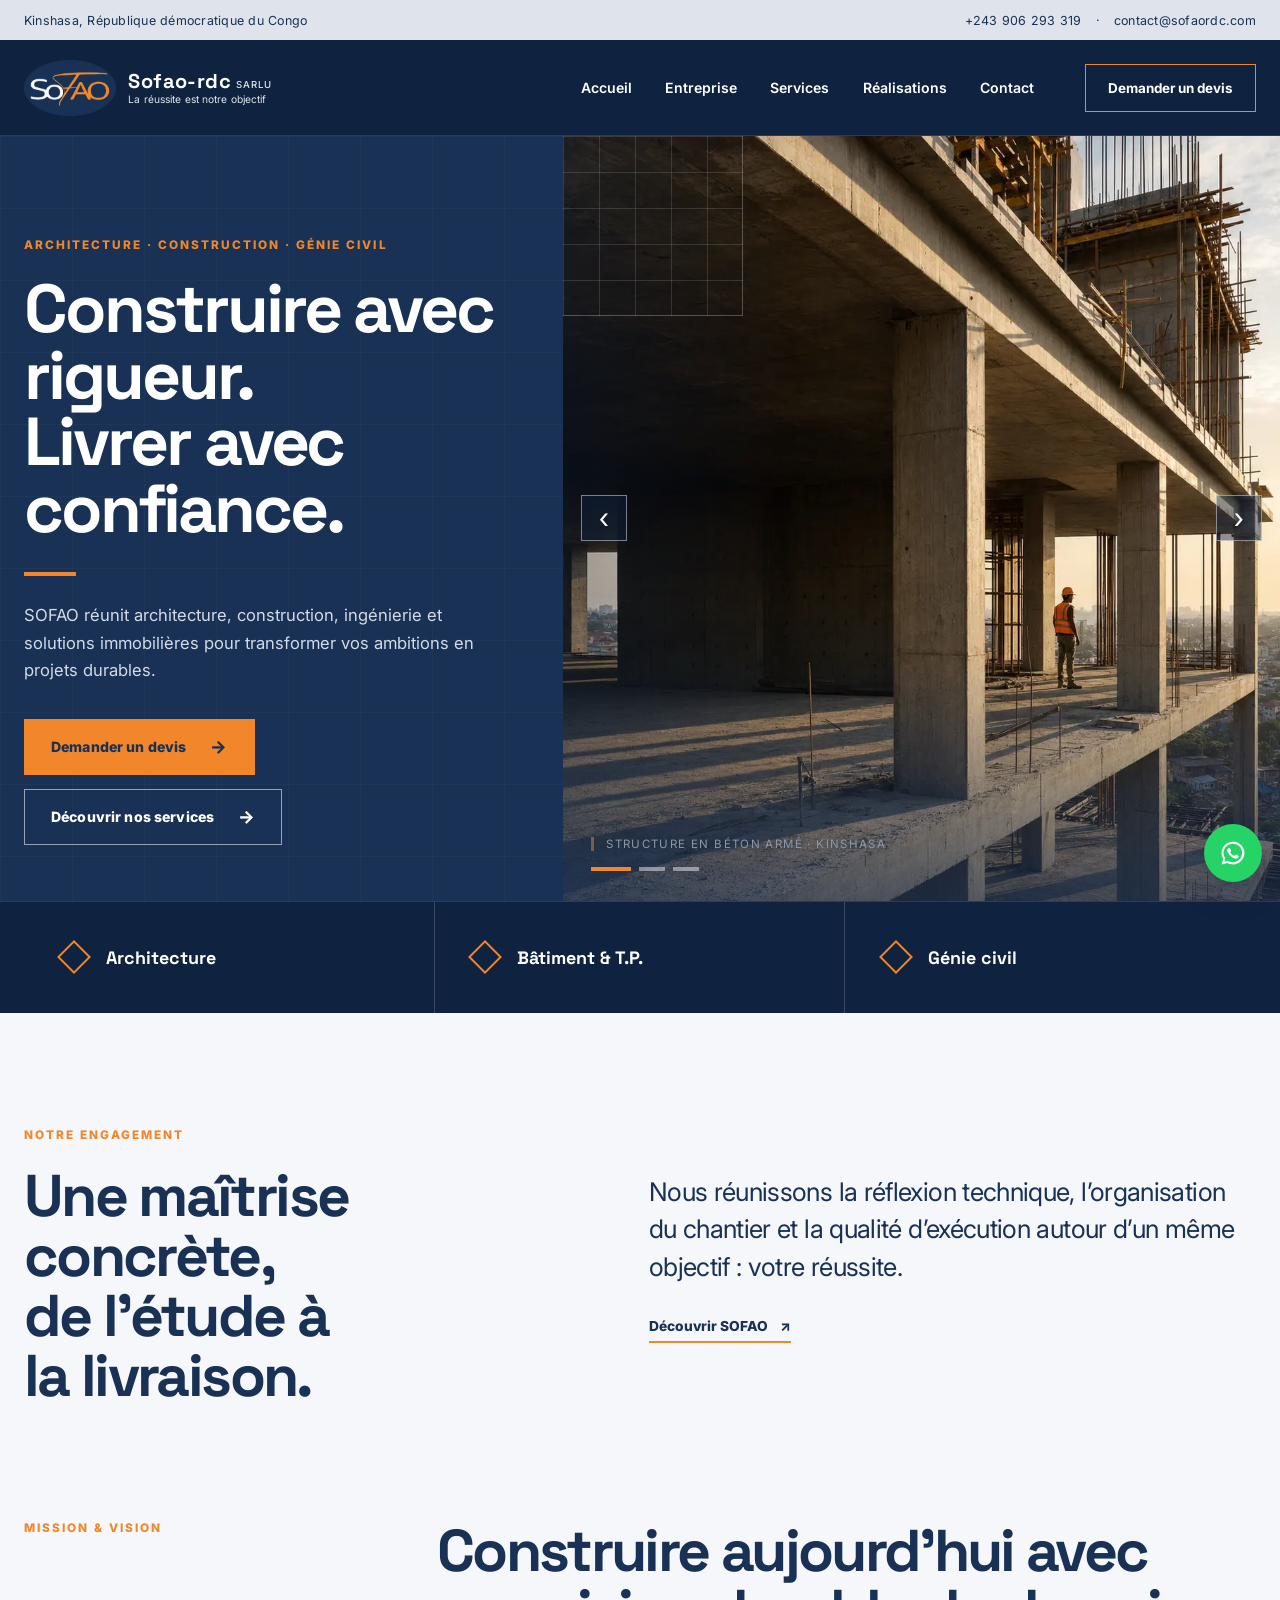
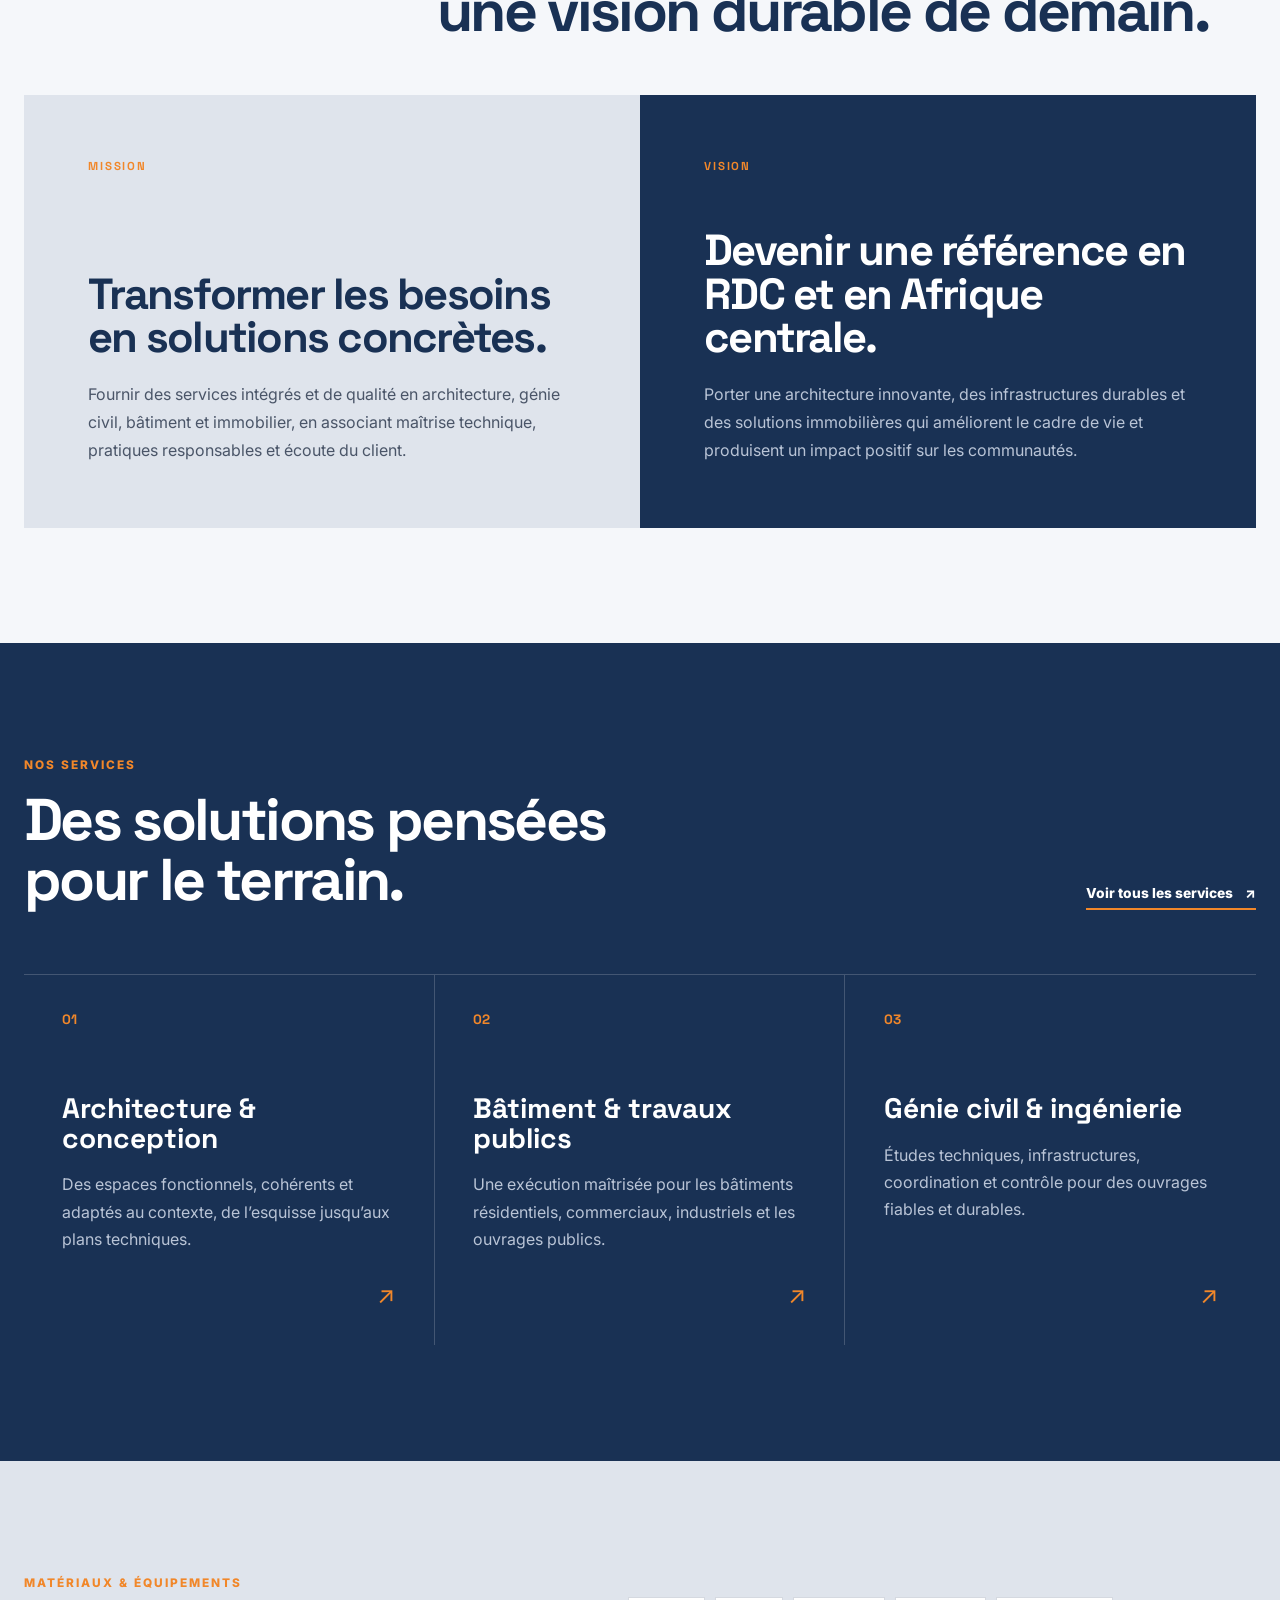
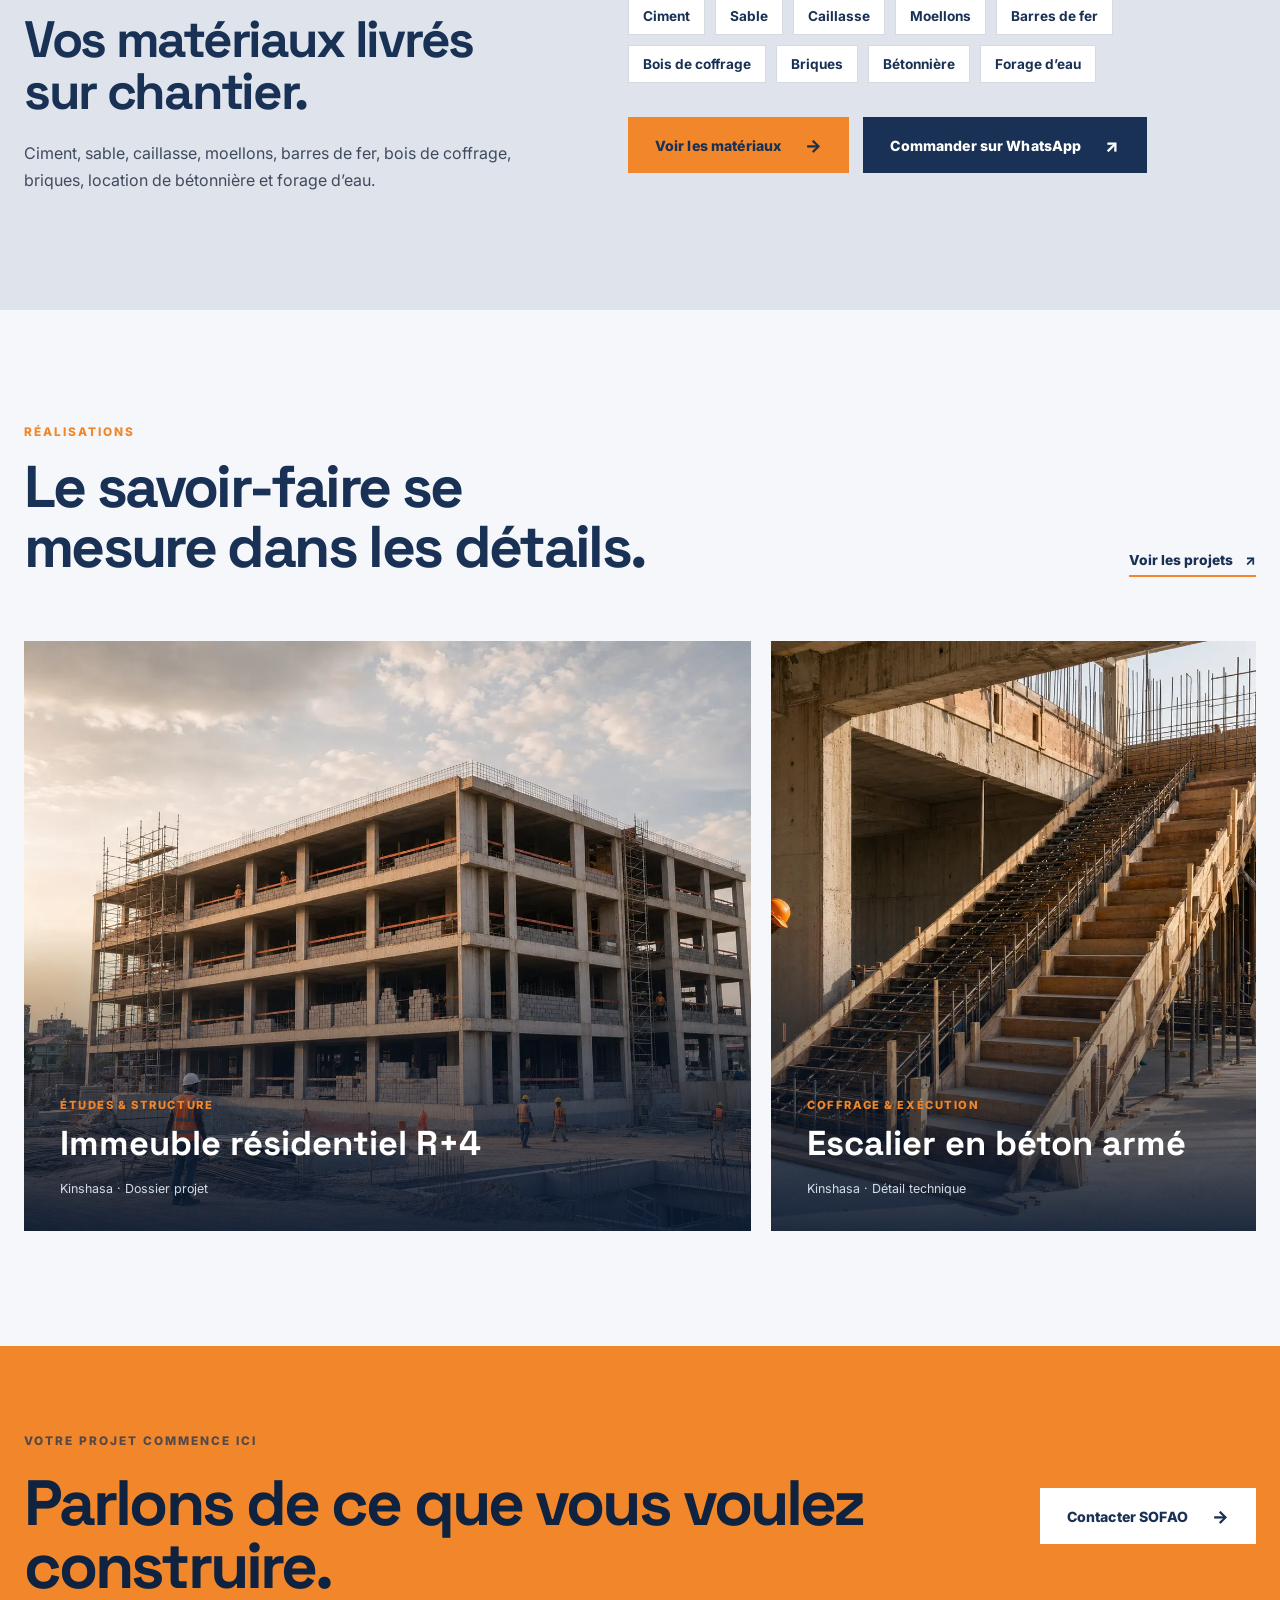
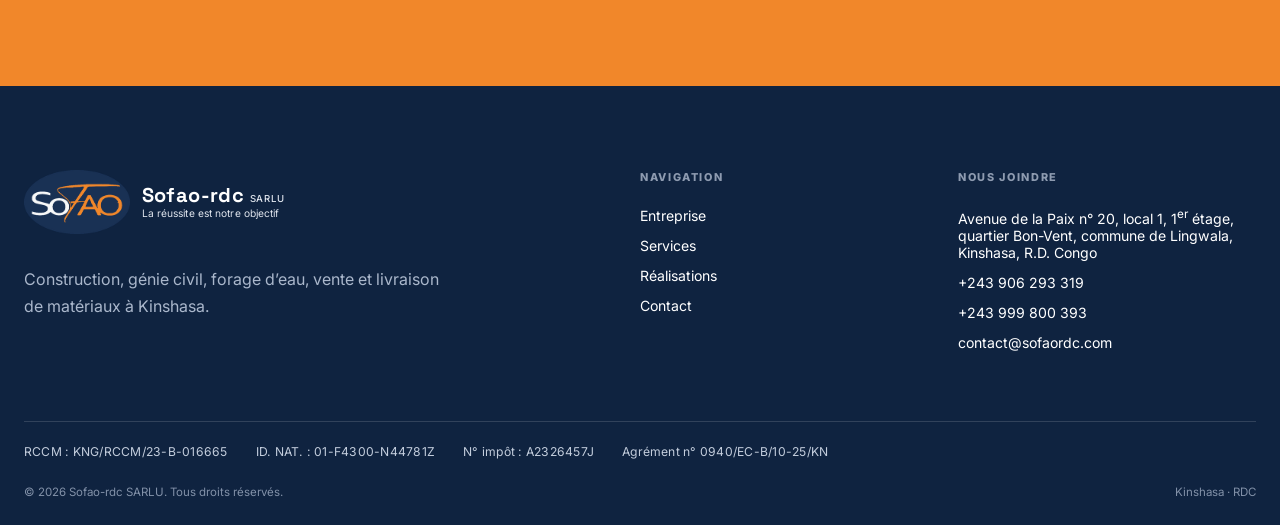
==== index.html @ 82789ef7 "Site Sofao-rdc SARLU : version initiale Pages accueil, entreprise, services, réalisations et contact" ====
<!doctype html>
<html lang="fr">
<head>
  <meta charset="utf-8">
  <meta name="viewport" content="width=device-width, initial-scale=1">
  <title>Architecture, construction et génie civil | Sofao-rdc SARLU</title>
  <meta name="description" content="Sofao-rdc SARLU accompagne vos projets d’architecture, de construction, de génie civil, d’immobilier et de gestion de chantier à Kinshasa.">
  <link rel="canonical" href="https://www.sofaordc.com/">
  <meta property="og:title" content="Architecture, construction et génie civil | Sofao-rdc SARLU">
  <meta property="og:description" content="Sofao-rdc SARLU accompagne vos projets d’architecture, de construction, de génie civil, d’immobilier et de gestion de chantier à Kinshasa.">
  <meta property="og:type" content="website">
  <meta property="og:locale" content="fr_CD">
  <link rel="icon" type="image/png" href="/favicon.png">
  <link rel="apple-touch-icon" href="/apple-touch-icon.png">
  <meta name="theme-color" content="#193154">
  <link rel="preconnect" href="https://fonts.googleapis.com">
  <link rel="preconnect" href="https://fonts.gstatic.com" crossorigin>
  <link href="https://fonts.googleapis.com/css2?family=Inter:wght@400;500;600;700;800&family=Space+Grotesk:wght@600;700&display=swap" rel="stylesheet">
  <link rel="stylesheet" href="/assets/styles.css">
  <script src="/assets/site.js" defer></script>
  <script type="application/ld+json">{"@context":"https://schema.org","@type":"GeneralContractor","name":"Sofao-rdc SARLU","url":"https://www.sofaordc.com/","logo":"https://www.sofaordc.com/images/logo-sofao.png","image":"https://www.sofaordc.com/images/hero-construction.webp","telephone":["+243999800393","+243906293319"],"taxID":"A2326457J","email":"contact@sofaordc.com","address":{"@type":"PostalAddress","streetAddress":"Avenue de la Paix n° 20, local 1, 1er étage, quartier Bon-Vent","addressLocality":"Lingwala, Kinshasa","addressCountry":"CD"},"areaServed":"République démocratique du Congo"}</script>
</head>
<body>
  <a class="skip-link" href="#contenu">Aller au contenu</a>
  <header class="site-header">
    <div class="contact-bar"><div class="contact-bar-inner">
      <span>Kinshasa, République démocratique du Congo</span>
      <div><a href="tel:+243906293319">+243 906 293 319</a><span aria-hidden="true">·</span><a href="mailto:contact@sofaordc.com">contact@sofaordc.com</a></div>
    </div></div>
    <div class="nav-shell">
      
  <a class="brand" href="/" aria-label="Sofao-rdc SARLU — Accueil">
    <img class="brand-logo" src="/images/logo-sofao.png" alt="Logo Sofao" width="92" height="56">
    <span class="brand-type"><strong>Sofao-rdc <small>SARLU</small></strong><em>La réussite est notre objectif</em></span>
  </a>
      <nav class="desktop-nav" aria-label="Navigation principale"><a href="/">Accueil</a><a href="/entreprise/">Entreprise</a><a href="/services/">Services</a><a href="/realisations/">Réalisations</a><a href="/contact/">Contact</a></nav>
      <a class="header-cta" href="/contact/">Demander un devis</a>
      <details class="mobile-menu"><summary aria-label="Ouvrir le menu"><span></span><span></span><span></span></summary><nav aria-label="Navigation mobile"><a href="/">Accueil</a><a href="/entreprise/">Entreprise</a><a href="/services/">Services</a><a href="/realisations/">Réalisations</a><a href="/contact/">Contact</a></nav></details>
    </div>
  </header>
<main id="contenu">
  <section class="hero">
    <div class="hero-copy reveal">
      <p class="eyebrow">Architecture · Construction · Génie civil</p>
      <h1>Construire avec rigueur.<br>Livrer avec confiance.</h1>
      <span class="accent-rule" aria-hidden="true"></span>
      <p class="hero-lead">SOFAO réunit architecture, construction, ingénierie et solutions immobilières pour transformer vos ambitions en projets durables.</p>
      <div class="button-row"><a class="button button-primary" href="/contact/">Demander un devis <span aria-hidden="true">→</span></a><a class="button button-secondary" href="/services/">Découvrir nos services <span aria-hidden="true">→</span></a></div>
    </div>
    <div class="hero-visual hero-slider" aria-roledescription="carrousel" aria-label="Photos de nos chantiers">
      <!-- DIAPORAMA : pour ajouter une photo, copier une ligne <figure> et changer l'image et la légende -->
      <figure class="slide is-active" style="background-image:url('/images/chantiers/chantier-1.webp')"><figcaption>Structure en béton armé · Kinshasa</figcaption></figure>
      <figure class="slide" style="background-image:url('/images/chantiers/chantier-2.webp')"><figcaption>Immeuble R+4 · Kinshasa</figcaption></figure>
      <figure class="slide" style="background-image:url('/images/chantiers/chantier-3.webp')"><figcaption>Coffrage d’escalier · Kinshasa</figcaption></figure>
      <div class="hero-grid" aria-hidden="true"></div>
      <button class="slider-arrow prev" type="button" aria-label="Photo précédente">‹</button>
      <button class="slider-arrow next" type="button" aria-label="Photo suivante">›</button>
      <div class="slider-dots" role="tablist" aria-label="Choisir une photo"></div>
    </div>
    <div class="expertise-strip"><span>Architecture</span><span>Bâtiment &amp; T.P.</span><span>Génie civil</span></div>
  </section>
  <section class="section intro-section">
    <div class="section-heading"><p class="eyebrow">Notre engagement</p><h2>Une maîtrise concrète, de l’étude à la livraison.</h2></div>
    <div class="intro-copy"><p class="large-copy">Nous réunissons la réflexion technique, l’organisation du chantier et la qualité d’exécution autour d’un même objectif : votre réussite.</p><a class="text-link" href="/entreprise/">Découvrir SOFAO <span aria-hidden="true">↗</span></a></div>
  </section>
  <section class="section identity-section">
    <div class="identity-intro"><p class="eyebrow">Mission &amp; vision</p><h2>Construire aujourd’hui avec une vision durable de demain.</h2></div>
    <div class="identity-grid">
      <article class="identity-card"><span>Mission</span><h3>Transformer les besoins en solutions concrètes.</h3><p>Fournir des services intégrés et de qualité en architecture, génie civil, bâtiment et immobilier, en associant maîtrise technique, pratiques responsables et écoute du client.</p></article>
      <article class="identity-card identity-card-dark"><span>Vision</span><h3>Devenir une référence en RDC et en Afrique centrale.</h3><p>Porter une architecture innovante, des infrastructures durables et des solutions immobilières qui améliorent le cadre de vie et produisent un impact positif sur les communautés.</p></article>
    </div>
  </section>
  <section class="section section-dark">
    <div class="section-topline"><div><p class="eyebrow">Nos services</p><h2>Des solutions pensées pour le terrain.</h2></div><a class="text-link light" href="/services/">Voir tous les services <span aria-hidden="true">↗</span></a></div>
    <div class="service-grid">
      <article class="service-card"><span class="card-number">01</span><h3>Architecture &amp; conception</h3><p>Des espaces fonctionnels, cohérents et adaptés au contexte, de l’esquisse jusqu’aux plans techniques.</p><a href="/services/" aria-label="En savoir plus sur l’architecture"><span>↗</span></a></article>
      <article class="service-card"><span class="card-number">02</span><h3>Bâtiment &amp; travaux publics</h3><p>Une exécution maîtrisée pour les bâtiments résidentiels, commerciaux, industriels et les ouvrages publics.</p><a href="/services/" aria-label="En savoir plus sur les travaux publics"><span>↗</span></a></article>
      <article class="service-card"><span class="card-number">03</span><h3>Génie civil &amp; ingénierie</h3><p>Études techniques, infrastructures, coordination et contrôle pour des ouvrages fiables et durables.</p><a href="/services/" aria-label="En savoir plus sur le génie civil"><span>↗</span></a></article>
    </div>
  </section>
  <section class="section materials-band"><div class="materials-band-copy"><p class="eyebrow">Matériaux &amp; équipements</p><h2>Vos matériaux livrés sur chantier.</h2><p>Ciment, sable, caillasse, moellons, barres de fer, bois de coffrage, briques, location de bétonnière et forage d’eau.</p></div><div class="materials-band-actions"><ul class="chip-list"><li>Ciment</li><li>Sable</li><li>Caillasse</li><li>Moellons</li><li>Barres de fer</li><li>Bois de coffrage</li><li>Briques</li><li>Bétonnière</li><li>Forage d’eau</li></ul><div class="button-row"><a class="button button-primary" href="/services/#materiaux">Voir les matériaux <span aria-hidden="true">→</span></a><a class="button button-dark" href="https://wa.me/243906293319?text=Bonjour%20Sofao-rdc%2C%20je%20souhaite%20un%20devis%20pour%20des%20mat%C3%A9riaux%20livr%C3%A9s%20sur%20chantier." target="_blank" rel="noreferrer">Commander sur WhatsApp <span aria-hidden="true">↗</span></a></div></div></section>
  <section class="section projects-section">
    <div class="section-topline"><div><p class="eyebrow">Réalisations</p><h2>Le savoir-faire se mesure dans les détails.</h2></div><a class="text-link" href="/realisations/">Voir les projets <span aria-hidden="true">↗</span></a></div>
    <div class="project-feature-grid">
      <a class="project-feature project-r4" href="/realisations/"><div class="project-overlay"><p>Études &amp; structure</p><h3>Immeuble résidentiel R+4</h3><span>Kinshasa · Dossier projet</span></div></a>
      <a class="project-feature project-stair" href="/realisations/"><div class="project-overlay"><p>Coffrage &amp; exécution</p><h3>Escalier en béton armé</h3><span>Kinshasa · Détail technique</span></div></a>
    </div>
  </section>
  <section class="cta-band"><div><p class="eyebrow">Votre projet commence ici</p><h2>Parlons de ce que vous voulez construire.</h2></div><a class="button button-light" href="/contact/">Contacter SOFAO <span>→</span></a></section>
</main>
  <footer class="site-footer">
    <div class="footer-grid">
      <div>
  <a class="brand" href="/" aria-label="Sofao-rdc SARLU — Accueil">
    <img class="brand-logo" src="/images/logo-sofao.png" alt="Logo Sofao" width="92" height="56">
    <span class="brand-type"><strong>Sofao-rdc <small>SARLU</small></strong><em>La réussite est notre objectif</em></span>
  </a><p class="footer-intro">Construction, génie civil, forage d’eau, vente et livraison de matériaux à Kinshasa.</p></div>
      <div><p class="footer-title">Navigation</p><a href="/entreprise/">Entreprise</a><a href="/services/">Services</a><a href="/realisations/">Réalisations</a><a href="/contact/">Contact</a></div>
      <div><p class="footer-title">Nous joindre</p><span>Avenue de la Paix n° 20, local 1, 1<sup>er</sup> étage, quartier Bon-Vent, commune de Lingwala, Kinshasa, R.D. Congo</span><a href="tel:+243906293319">+243 906 293 319</a><a href="tel:+243999800393">+243 999 800 393</a><a href="mailto:contact@sofaordc.com">contact@sofaordc.com</a></div>
    </div>
    <div class="footer-legal"><span>RCCM : KNG/RCCM/23-B-016665</span><span>ID. NAT. : 01-F4300-N44781Z</span><span>N° impôt : A2326457J</span><span>Agrément n° 0940/EC-B/10-25/KN</span></div>
    <div class="footer-bottom"><span>© 2026 Sofao-rdc SARLU. Tous droits réservés.</span><span>Kinshasa · RDC</span></div>
  </footer>
  <a class="wa-float" href="https://wa.me/243906293319" target="_blank" rel="noreferrer" aria-label="Écrire sur WhatsApp"><svg viewBox="0 0 32 32" width="28" height="28" aria-hidden="true"><path fill="currentColor" d="M16 3a13 13 0 0 0-11.2 19.6L3 29l6.6-1.7A13 13 0 1 0 16 3zm0 23.6c-2 0-3.9-.5-5.6-1.5l-.4-.2-3.9 1 1-3.8-.3-.4A10.6 10.6 0 1 1 16 26.6zm5.8-7.9c-.3-.2-1.9-.9-2.2-1s-.5-.2-.7.2-.8 1-1 1.2-.4.2-.7.1a8.7 8.7 0 0 1-4.3-3.8c-.3-.6.3-.5.9-1.7.1-.2 0-.4 0-.5l-1-2.4c-.3-.6-.5-.5-.7-.5h-.6a1.2 1.2 0 0 0-.9.4 3.6 3.6 0 0 0-1.1 2.7 6.3 6.3 0 0 0 1.3 3.3 14.3 14.3 0 0 0 5.5 4.9c2 .9 2.8 1 3.8.8a3.2 3.2 0 0 0 2.1-1.5 2.6 2.6 0 0 0 .2-1.5c-.1-.1-.3-.2-.6-.3z"/></svg></a>
</body>
</html>
---- assets/styles.css ----
:root {
  --font-body: "Inter";
  --font-display: "Space Grotesk";
  --ink: #193154;
  --ink-deep: #0f2340;
  --graphite: #24416b;
  --concrete: #dfe4ec;
  --paper: #f5f7fa;
  --white: #ffffff;
  --orange: #f1872a;
  --stone: #8e9bb0;
  --line: rgba(25, 49, 84, 0.15);
}

* {
  box-sizing: border-box;
}

html {
  scroll-behavior: smooth;
}

body {
  margin: 0;
  background: var(--paper);
  color: var(--ink);
  font-family: var(--font-body), Arial, sans-serif;
  -webkit-font-smoothing: antialiased;
}

a {
  color: inherit;
  text-decoration: none;
}

button,
input,
select,
textarea {
  font: inherit;
}

.skip-link {
  position: fixed;
  left: 20px;
  top: -60px;
  z-index: 1000;
  background: var(--orange);
  color: var(--ink);
  padding: 12px 18px;
  font-weight: 700;
  transition: top 160ms ease;
}

.skip-link:focus {
  top: 12px;
}

.contact-bar {
  min-height: 40px;
  background: var(--concrete);
  color: var(--ink);
  font-size: 0.78rem;
  letter-spacing: 0.02em;
}

.contact-bar-inner {
  min-height: 40px;
  width: min(100% - 48px, 1400px);
  margin: 0 auto;
  display: flex;
  align-items: center;
  justify-content: space-between;
  gap: 24px;
}

.contact-bar-inner div {
  display: flex;
  gap: 14px;
  align-items: center;
}

.contact-bar a:hover {
  color: #9f3800;
}

.nav-shell {
  height: 96px;
  background: var(--ink-deep);
  color: var(--white);
  padding: 0 max(24px, calc((100vw - 1400px) / 2));
  display: grid;
  grid-template-columns: minmax(240px, 1fr) auto auto;
  align-items: center;
  gap: clamp(24px, 4vw, 64px);
  border-bottom: 1px solid rgba(255, 255, 255, 0.11);
}

.brand {
  display: inline-flex;
  align-items: center;
  gap: 12px;
  width: max-content;
}

.brand-mark {
  width: 44px;
  height: 52px;
  display: grid;
  place-items: center;
  border-left: 4px solid var(--orange);
  color: var(--white);
  font-family: var(--font-display), Arial, sans-serif;
  font-size: 2rem;
  font-weight: 800;
  line-height: 1;
  transform: skew(-5deg);
}

.brand-type {
  display: grid;
  gap: 2px;
}

.brand-type strong {
  font-family: var(--font-display), Arial, sans-serif;
  font-size: 1.75rem;
  line-height: 1;
  letter-spacing: 0.04em;
}

.brand-type small {
  font-family: var(--font-body), Arial, sans-serif;
  font-size: 0.6rem;
  font-weight: 500;
  color: var(--concrete);
  letter-spacing: 0.1em;
}

.brand-type em {
  font-size: 0.64rem;
  font-style: normal;
  color: var(--concrete);
  letter-spacing: 0.01em;
}

.desktop-nav {
  display: flex;
  align-items: center;
  gap: clamp(22px, 2.6vw, 42px);
}

.desktop-nav a {
  position: relative;
  font-size: 0.88rem;
  font-weight: 600;
}

.desktop-nav a::after {
  content: "";
  position: absolute;
  left: 0;
  right: 100%;
  bottom: -10px;
  height: 2px;
  background: var(--orange);
  transition: right 180ms ease;
}

.desktop-nav a:hover::after,
.desktop-nav a:focus-visible::after {
  right: 0;
}

.header-cta {
  border: 1px solid var(--orange);
  min-height: 48px;
  display: inline-flex;
  align-items: center;
  justify-content: center;
  padding: 0 22px;
  font-size: 0.84rem;
  font-weight: 700;
  transition: background 180ms ease, color 180ms ease;
}

.header-cta:hover,
.header-cta:focus-visible {
  background: var(--orange);
  color: var(--ink);
}

.mobile-menu {
  display: none;
}

.hero {
  min-height: calc(100svh - 136px);
  background: var(--ink);
  color: var(--white);
  display: grid;
  grid-template-columns: minmax(420px, 0.88fr) 1.12fr;
  grid-template-rows: 1fr 112px;
}

.hero-copy {
  position: relative;
  z-index: 2;
  padding: clamp(68px, 8vw, 120px) clamp(40px, 5vw, 84px) 56px max(24px, calc((100vw - 1400px) / 2));
  background:
    linear-gradient(rgba(255,255,255,0.025) 1px, transparent 1px),
    linear-gradient(90deg, rgba(255,255,255,0.025) 1px, transparent 1px);
  background-size: 72px 72px;
}

.eyebrow {
  margin: 0 0 24px;
  color: var(--orange);
  font-size: 0.74rem;
  font-weight: 800;
  letter-spacing: 0.17em;
  text-transform: uppercase;
}

.hero h1,
.page-hero h1,
.section h2,
.cta-band h2,
.project-note h2,
.service-focus h2 {
  margin: 0;
  font-family: var(--font-display), Arial, sans-serif;
  letter-spacing: -0.045em;
}

.hero h1 {
  max-width: 760px;
  font-size: clamp(3.6rem, 5.3vw, 6.4rem);
  line-height: 0.98;
  text-wrap: balance;
}

.accent-rule {
  display: block;
  width: 52px;
  height: 4px;
  margin: 30px 0 26px;
  background: var(--orange);
}

.hero-lead {
  max-width: 660px;
  margin: 0;
  color: #d3dbe8;
  font-size: clamp(1rem, 1.3vw, 1.18rem);
  line-height: 1.65;
}

.button-row {
  display: flex;
  flex-wrap: wrap;
  gap: 14px;
  margin-top: 34px;
}

.button {
  min-height: 56px;
  padding: 0 26px;
  display: inline-flex;
  align-items: center;
  justify-content: center;
  gap: 24px;
  border: 1px solid transparent;
  font-size: 0.88rem;
  font-weight: 800;
  letter-spacing: 0.01em;
  cursor: pointer;
  transition: transform 180ms ease, background 180ms ease, border 180ms ease, color 180ms ease;
}

.button span {
  font-size: 1.1rem;
  transition: transform 180ms ease;
}

.button:hover,
.button:focus-visible {
  transform: translateY(-2px);
}

.button:hover span,
.button:focus-visible span {
  transform: translateX(5px);
}

.button-primary {
  background: var(--orange);
  color: var(--ink);
}

.button-primary:hover,
.button-primary:focus-visible {
  background: #f59a4a;
}

.button-secondary {
  border-color: rgba(255, 255, 255, 0.55);
  color: var(--white);
}

.button-secondary:hover,
.button-secondary:focus-visible {
  border-color: var(--white);
  background: var(--graphite);
}

.button-light {
  background: var(--white);
  color: var(--ink);
}

.button-light:hover,
.button-light:focus-visible {
  background: var(--ink);
  color: var(--white);
}

.hero-visual {
  position: relative;
  min-height: 620px;
  overflow: hidden;
  background: var(--ink-deep);
}

.hero-visual::after {
  content: "";
  position: absolute;
  z-index: 1;
  pointer-events: none;
  inset: 0;
  background: linear-gradient(180deg, transparent 68%, rgba(25, 49, 84, 0.66));
}

.hero-grid {
  position: absolute;
  z-index: 2;
  inset: 0 auto auto 0;
  width: 180px;
  height: 180px;
  border-right: 1px solid rgba(255,255,255,.26);
  border-bottom: 1px solid rgba(255,255,255,.26);
  background:
    linear-gradient(rgba(255,255,255,.13) 1px, transparent 1px),
    linear-gradient(90deg, rgba(255,255,255,.13) 1px, transparent 1px);
  background-size: 36px 36px;
}

.image-caption {
  position: absolute;
  z-index: 3;
  right: 28px;
  bottom: 26px;
  border-left: 3px solid var(--orange);
  padding-left: 12px;
  color: white;
  font-size: 0.68rem;
  letter-spacing: 0.13em;
  text-transform: uppercase;
}

.expertise-strip {
  grid-column: 1 / -1;
  display: grid;
  grid-template-columns: repeat(3, 1fr);
  min-height: 112px;
  background: var(--ink-deep);
  color: var(--white);
  border-top: 1px solid rgba(255,255,255,.12);
  padding: 0 max(24px, calc((100vw - 1400px) / 2));
}

.expertise-strip span {
  display: flex;
  align-items: center;
  gap: 20px;
  padding: 0 clamp(18px, 3vw, 52px);
  border-right: 1px solid rgba(255,255,255,.18);
  font-family: var(--font-display), Arial, sans-serif;
  font-size: clamp(1rem, 1.4vw, 1.25rem);
  font-weight: 700;
}

.expertise-strip span::before {
  content: "";
  width: 20px;
  height: 20px;
  border: 2px solid var(--orange);
  transform: rotate(45deg);
}

.expertise-strip span:last-child {
  border-right: 0;
}

.section {
  padding: clamp(84px, 9vw, 144px) max(24px, calc((100vw - 1400px) / 2));
}

.intro-section,
.split-story {
  display: grid;
  grid-template-columns: 0.9fr 1.1fr;
  gap: clamp(60px, 10vw, 160px);
  align-items: start;
}

.section-heading h2,
.section-topline h2,
.method-section h2,
.contact-details h2 {
  font-size: clamp(2.6rem, 4.6vw, 5.4rem);
  line-height: 1.02;
  text-wrap: balance;
}

.intro-copy,
.story-copy {
  padding-top: 45px;
}

.identity-section {
  padding-top: 0;
  background: var(--paper);
}

.identity-intro {
  display: grid;
  grid-template-columns: .55fr 1.45fr;
  gap: clamp(40px, 8vw, 120px);
  align-items: start;
  padding-bottom: 54px;
}

.identity-intro h2 {
  font-size: clamp(2.7rem, 4.6vw, 5.4rem);
  line-height: 1.02;
  text-wrap: balance;
}

.identity-grid,
.purpose-section {
  display: grid;
  grid-template-columns: repeat(2, 1fr);
}

.identity-card,
.purpose-card {
  min-height: 430px;
  padding: clamp(38px, 5vw, 76px);
  background: var(--concrete);
  display: flex;
  flex-direction: column;
  justify-content: flex-end;
}

.identity-card > span {
  margin-bottom: auto;
  color: var(--orange);
  font-family: var(--font-display), Arial, sans-serif;
  font-size: .72rem;
  font-weight: 800;
  letter-spacing: .16em;
  text-transform: uppercase;
}

.identity-card h3,
.purpose-card h2 {
  margin: 56px 0 20px;
  font-family: var(--font-display), Arial, sans-serif;
  font-size: clamp(2rem, 3.4vw, 4rem);
  line-height: 1;
  letter-spacing: -.04em;
}

.identity-card p,
.purpose-card > p:last-child {
  max-width: 650px;
  margin: 0;
  color: #4a5568;
  line-height: 1.75;
}

.identity-card-dark,
.purpose-vision {
  background: var(--ink);
  color: var(--white);
}

.identity-card-dark p,
.purpose-vision > p:last-child {
  color: #b9c4d6;
}

.purpose-section {
  padding-top: 0;
  padding-bottom: 0;
}

.purpose-card {
  min-height: 560px;
}

.purpose-card .eyebrow {
  margin-bottom: auto;
}

.large-copy {
  margin: 0 0 30px;
  font-size: clamp(1.35rem, 2vw, 2rem);
  line-height: 1.46;
  letter-spacing: -0.025em;
}

.story-copy > p:last-of-type {
  color: #4a5568;
  font-size: 1rem;
  line-height: 1.8;
}

.text-link {
  display: inline-flex;
  gap: 12px;
  padding-bottom: 7px;
  border-bottom: 2px solid var(--orange);
  font-size: 0.86rem;
  font-weight: 800;
}

.text-link span {
  transition: transform 180ms ease;
}

.text-link:hover span,
.text-link:focus-visible span {
  transform: translate(3px, -3px);
}

.text-link.light {
  color: var(--white);
}

.section-dark {
  background: var(--ink);
  color: var(--white);
}

.section-topline {
  display: flex;
  align-items: end;
  justify-content: space-between;
  gap: 40px;
  margin-bottom: 64px;
}

.section-topline .eyebrow {
  margin-bottom: 18px;
}

.section-topline h2 {
  max-width: 840px;
}

.service-grid {
  display: grid;
  grid-template-columns: repeat(3, 1fr);
  border-top: 1px solid rgba(255,255,255,.18);
}

.service-card {
  min-height: 370px;
  padding: 36px clamp(24px, 3vw, 44px);
  border-right: 1px solid rgba(255,255,255,.18);
  display: grid;
  grid-template-rows: auto auto 1fr auto;
  transition: background 200ms ease;
}

.service-card:last-child {
  border-right: 0;
}

.service-card:hover {
  background: var(--graphite);
}

.card-number,
.commitment-card > span,
.catalogue-heading > span {
  color: var(--orange);
  font-family: var(--font-display), Arial, sans-serif;
  font-size: 0.85rem;
  font-weight: 700;
}

.service-card h3 {
  margin: 66px 0 18px;
  font-family: var(--font-display), Arial, sans-serif;
  font-size: clamp(1.6rem, 2.2vw, 2.3rem);
  line-height: 1.05;
}

.service-card p {
  margin: 0;
  color: #b9c4d6;
  line-height: 1.7;
}

.service-card > a {
  justify-self: end;
  font-size: 1.5rem;
  color: var(--orange);
}

.projects-section {
  background: var(--paper);
}

.project-feature-grid {
  display: grid;
  grid-template-columns: 1.2fr 0.8fr;
  gap: 20px;
}

.project-feature {
  position: relative;
  min-height: 590px;
  overflow: hidden;
  background-size: cover;
  background-position: center;
}

.project-feature::before {
  content: "";
  position: absolute;
  inset: 0;
  background: linear-gradient(180deg, transparent 48%, rgba(9,26,51,.9));
  transition: background 200ms ease;
}

.project-feature:hover::before {
  background: linear-gradient(180deg, transparent 38%, rgba(9,26,51,.94));
}

.project-r4 {
  background-image: url("/images/project-r4.webp");
}

.project-stair {
  background-image: url("/images/project-escalier.webp");
}

.project-overlay {
  position: absolute;
  z-index: 2;
  left: 36px;
  right: 36px;
  bottom: 34px;
  color: var(--white);
}

.project-overlay p {
  margin: 0 0 9px;
  color: var(--orange);
  font-size: 0.7rem;
  font-weight: 800;
  letter-spacing: .14em;
  text-transform: uppercase;
}

.project-overlay h3 {
  margin: 0 0 12px;
  font-family: var(--font-display), Arial, sans-serif;
  font-size: clamp(1.8rem, 2.7vw, 3rem);
}

.project-overlay span {
  color: #d3dbe8;
  font-size: .78rem;
}

.cta-band {
  min-height: 340px;
  padding: 70px max(24px, calc((100vw - 1400px) / 2));
  display: flex;
  align-items: center;
  justify-content: space-between;
  gap: 48px;
  background: var(--orange);
  color: var(--ink);
}

.cta-band .eyebrow {
  color: var(--ink);
  opacity: .72;
}

.cta-band h2 {
  max-width: 850px;
  font-size: clamp(2.8rem, 5vw, 5.8rem);
  line-height: .98;
}

.site-footer {
  background: var(--ink-deep);
  color: var(--white);
  padding: 84px max(24px, calc((100vw - 1400px) / 2)) 26px;
}

.footer-grid {
  display: grid;
  grid-template-columns: 1.8fr .8fr 1fr;
  gap: 80px;
  padding-bottom: 70px;
}

.brand-footer .brand-mark {
  border-color: var(--orange);
}

.footer-intro {
  max-width: 420px;
  margin: 28px 0 0;
  color: #aab7cb;
  line-height: 1.65;
}

.footer-grid > div:not(:first-child) {
  display: flex;
  flex-direction: column;
  align-items: flex-start;
  gap: 13px;
  font-size: .88rem;
}

.footer-grid a:hover {
  color: var(--orange);
}

.footer-title {
  margin: 0 0 10px;
  color: var(--stone);
  font-size: .68rem;
  font-weight: 800;
  letter-spacing: .15em;
  text-transform: uppercase;
}

.footer-bottom {
  border-top: 1px solid rgba(255,255,255,.14);
  padding-top: 24px;
  display: flex;
  justify-content: space-between;
  gap: 30px;
  color: #8291a8;
  font-size: .72rem;
}

.page-hero {
  min-height: 560px;
  padding: clamp(90px, 10vw, 150px) max(24px, calc((100vw - 1400px) / 2));
  display: flex;
  align-items: end;
  color: var(--white);
  background-color: var(--ink);
  background-size: cover;
  background-position: center;
  position: relative;
  isolation: isolate;
}

.page-hero::before {
  content: "";
  position: absolute;
  inset: 0;
  z-index: -1;
  background: linear-gradient(90deg, rgba(9,26,51,.96) 0%, rgba(9,26,51,.78) 47%, rgba(9,26,51,.24) 100%);
}

.page-hero-company {
  background-image: url("/images/hero-construction.webp");
}

.page-hero-services {
  background-image: url("/images/project-escalier.webp");
}

.page-hero-projects {
  background-image: url("/images/project-r4.webp");
}

.contact-hero {
  min-height: 470px;
  background:
    linear-gradient(rgba(255,255,255,.025) 1px, transparent 1px),
    linear-gradient(90deg, rgba(255,255,255,.025) 1px, transparent 1px),
    var(--ink);
  background-size: 72px 72px;
}

.contact-hero::before {
  background: linear-gradient(90deg, rgba(9,26,51,.99), rgba(9,26,51,.76));
}

.page-hero-copy {
  max-width: 900px;
}

.page-hero h1 {
  font-size: clamp(3.5rem, 6.5vw, 7.5rem);
  line-height: .95;
  text-wrap: balance;
}

.page-hero-copy > p:last-child {
  max-width: 690px;
  margin: 32px 0 0;
  color: #d3dbe8;
  font-size: clamp(1rem, 1.4vw, 1.22rem);
  line-height: 1.65;
}

.section-concrete {
  background: var(--concrete);
}

.commitment-grid {
  display: grid;
  grid-template-columns: repeat(3, 1fr);
  border-top: 1px solid rgba(25,49,84,.25);
}

.commitment-card {
  min-height: 330px;
  padding: 38px clamp(24px, 3vw, 46px);
  border-right: 1px solid rgba(25,49,84,.25);
}

.commitment-card:last-child {
  border-right: 0;
}

.commitment-card h3 {
  margin: 92px 0 16px;
  font-family: var(--font-display), Arial, sans-serif;
  font-size: clamp(1.65rem, 2.2vw, 2.3rem);
}

.commitment-card p {
  margin: 0;
  color: #3f4a5c;
  line-height: 1.7;
}

.method-section {
  display: grid;
  grid-template-columns: .85fr 1.15fr;
  gap: clamp(60px, 8vw, 130px);
}

.process-list {
  margin: 0;
  padding: 0;
  list-style: none;
  border-top: 1px solid var(--line);
}

.process-list li {
  display: grid;
  grid-template-columns: 50px 170px 1fr;
  gap: 20px;
  padding: 28px 0;
  border-bottom: 1px solid var(--line);
  align-items: baseline;
}

.process-list span {
  color: var(--orange);
  font-size: .72rem;
  font-weight: 800;
}

.process-list strong {
  font-family: var(--font-display), Arial, sans-serif;
  font-size: 1.15rem;
}

.process-list p {
  margin: 0;
  color: #5a6578;
  line-height: 1.5;
}

.services-catalogue {
  display: grid;
  grid-template-columns: repeat(2, 1fr);
  gap: 1px;
  background: rgba(25,49,84,.18);
}

.catalogue-card {
  min-height: 410px;
  background: var(--paper);
  padding: clamp(34px, 4vw, 64px);
}

.catalogue-heading {
  display: grid;
  grid-template-columns: 48px 1fr;
  gap: 10px;
  align-items: start;
}

.catalogue-heading h2 {
  margin: 0;
  font-family: var(--font-display), Arial, sans-serif;
  font-size: clamp(2rem, 3vw, 3.3rem);
  line-height: 1.02;
}

.catalogue-card > p {
  margin: 36px 0 28px 58px;
  max-width: 560px;
  color: #4a5568;
  line-height: 1.7;
}

.catalogue-card ul {
  margin: 0 0 0 58px;
  padding: 0;
  list-style: none;
  display: flex;
  flex-wrap: wrap;
  gap: 8px;
}

.catalogue-card li {
  border: 1px solid var(--line);
  padding: 8px 11px;
  font-size: .72rem;
  font-weight: 700;
}

.service-focus {
  display: grid;
  grid-template-columns: 1.15fr .85fr;
  min-height: 650px;
  background: var(--ink);
  color: var(--white);
}

.service-focus-image {
  min-height: 560px;
  background: url("/images/project-escalier.webp") center/cover;
}

.service-focus-copy {
  align-self: center;
  padding: clamp(60px, 7vw, 110px);
}

.service-focus-copy h2 {
  font-size: clamp(2.7rem, 4.5vw, 5rem);
  line-height: 1;
}

.service-focus-copy > p:not(.eyebrow) {
  margin: 28px 0 32px;
  color: #b9c4d6;
  line-height: 1.75;
}

.project-list {
  display: grid;
  gap: clamp(90px, 11vw, 160px);
}

.project-case {
  display: grid;
  grid-template-columns: 1.15fr .85fr;
  gap: clamp(48px, 7vw, 110px);
  align-items: center;
}

.project-case.reverse {
  grid-template-columns: .85fr 1.15fr;
}

.project-case.reverse .case-image {
  order: 2;
}

.case-image {
  min-height: 620px;
  background-size: cover;
  background-position: center;
}

.case-copy .eyebrow {
  margin-bottom: 20px;
}

.case-copy h2 {
  margin: 0;
  font-family: var(--font-display), Arial, sans-serif;
  font-size: clamp(2.4rem, 4.2vw, 4.8rem);
  line-height: 1;
}

.case-copy > p:not(.eyebrow) {
  margin: 28px 0 38px;
  color: #4a5568;
  line-height: 1.8;
}

.case-copy dl {
  margin: 0;
  border-top: 1px solid var(--line);
}

.case-copy dl div {
  display: grid;
  grid-template-columns: 140px 1fr;
  gap: 24px;
  padding: 16px 0;
  border-bottom: 1px solid var(--line);
}

.case-copy dt {
  color: #6b7689;
  font-size: .7rem;
  font-weight: 800;
  letter-spacing: .08em;
  text-transform: uppercase;
}

.case-copy dd {
  margin: 0;
  font-weight: 600;
}

.project-note {
  background: var(--concrete);
  padding: clamp(80px, 10vw, 150px) max(24px, calc((100vw - 1400px) / 2));
  text-align: center;
}

.project-note h2 {
  margin: 0 auto;
  max-width: 950px;
  font-size: clamp(2.8rem, 5vw, 5.8rem);
  line-height: 1;
}

.project-note > p:not(.eyebrow) {
  max-width: 680px;
  margin: 28px auto 34px;
  color: #4a5568;
  line-height: 1.7;
}

.contact-layout {
  display: grid;
  grid-template-columns: .8fr 1.2fr;
  gap: clamp(60px, 9vw, 140px);
  align-items: start;
}

.contact-details {
  position: sticky;
  top: 28px;
}

.contact-details h2 {
  margin-bottom: 28px;
}

.contact-details > p:not(.eyebrow) {
  color: #4a5568;
  line-height: 1.75;
}

.contact-items {
  margin-top: 48px;
  border-top: 1px solid var(--line);
}

.contact-items > div {
  display: grid;
  gap: 5px;
  padding: 18px 0;
  border-bottom: 1px solid var(--line);
}

.contact-items span {
  color: #6b7689;
  font-size: .68rem;
  font-weight: 800;
  letter-spacing: .1em;
  text-transform: uppercase;
}

.contact-items a,
.contact-items strong {
  font-size: .95rem;
  font-weight: 650;
}

.contact-items a:hover {
  color: #a63b00;
}

.whatsapp-link {
  margin-top: 28px;
  display: inline-flex;
  gap: 12px;
  padding-bottom: 7px;
  border-bottom: 2px solid var(--orange);
  font-weight: 800;
  font-size: .86rem;
}

.contact-form {
  background: var(--white);
  border-top: 5px solid var(--orange);
  padding: clamp(30px, 4vw, 58px);
  box-shadow: 0 22px 70px rgba(25,49,84,.1);
  display: grid;
  gap: 24px;
}

.form-row {
  display: grid;
  grid-template-columns: repeat(2, 1fr);
  gap: 18px;
}

.contact-form label {
  display: grid;
  gap: 9px;
  color: #3f4a5c;
  font-size: .72rem;
  font-weight: 800;
  letter-spacing: .03em;
}

.contact-form input,
.contact-form select,
.contact-form textarea {
  width: 100%;
  border: 1px solid #c4cdda;
  border-radius: 0;
  background: white;
  color: var(--ink);
  padding: 16px;
  font-size: .92rem;
  font-weight: 450;
  letter-spacing: 0;
  outline: none;
  transition: border 160ms ease, box-shadow 160ms ease;
}

.contact-form input,
.contact-form select {
  height: 54px;
}

.contact-form textarea {
  resize: vertical;
  min-height: 160px;
}

.contact-form input:focus,
.contact-form select:focus,
.contact-form textarea:focus {
  border-color: var(--orange);
  box-shadow: 0 0 0 3px rgba(241,135,42,.13);
}

.contact-form .button {
  justify-self: start;
  border: 0;
}

.form-note {
  margin: -10px 0 0;
  color: #6b7689;
  font-size: .74rem;
}

@keyframes rise {
  from { opacity: 0; transform: translateY(14px); }
  to { opacity: 1; transform: translateY(0); }
}

.reveal > * {
  animation: rise 650ms ease both;
}

.reveal > *:nth-child(2) { animation-delay: 80ms; }
.reveal > *:nth-child(3) { animation-delay: 150ms; }
.reveal > *:nth-child(4) { animation-delay: 220ms; }
.reveal > *:nth-child(5) { animation-delay: 290ms; }

@media (max-width: 1080px) {
  .nav-shell {
    grid-template-columns: 1fr auto auto;
    height: 86px;
  }

  .desktop-nav {
    display: none;
  }

  .mobile-menu {
    display: block;
    position: relative;
  }

  .mobile-menu summary {
    list-style: none;
    width: 48px;
    height: 48px;
    display: grid;
    align-content: center;
    gap: 5px;
    padding: 10px;
    border: 1px solid rgba(255,255,255,.3);
    cursor: pointer;
  }

  .mobile-menu summary::-webkit-details-marker {
    display: none;
  }

  .mobile-menu summary span {
    height: 2px;
    background: white;
  }

  .mobile-menu nav {
    position: absolute;
    right: 0;
    top: 60px;
    z-index: 20;
    width: min(300px, calc(100vw - 32px));
    padding: 12px;
    display: grid;
    background: var(--ink);
    box-shadow: 0 24px 50px rgba(0,0,0,.35);
  }

  .mobile-menu nav a {
    padding: 14px 16px;
    border-bottom: 1px solid rgba(255,255,255,.12);
  }

  .mobile-menu nav a:last-child {
    border-bottom: 0;
  }

  .hero {
    grid-template-columns: 1fr;
    grid-template-rows: auto minmax(520px, 60svh) auto;
  }

  .hero-copy {
    padding-left: max(24px, calc((100vw - 900px) / 2));
    padding-right: max(24px, calc((100vw - 900px) / 2));
  }

  .expertise-strip {
    grid-column: auto;
  }

  .project-feature-grid,
  .service-focus,
  .project-case,
  .project-case.reverse,
  .contact-layout {
    grid-template-columns: 1fr;
  }

  .project-feature-grid {
    grid-template-columns: repeat(2, 1fr);
  }

  .project-case.reverse .case-image {
    order: 0;
  }

  .contact-details {
    position: static;
  }
}

@media (max-width: 760px) {
  .contact-bar-inner {
    width: min(100% - 32px, 1400px);
    min-height: 50px;
  }

  .contact-bar-inner > span,
  .contact-bar-inner div span,
  .contact-bar-inner div a:last-child {
    display: none;
  }

  .nav-shell {
    padding: 0 16px;
    grid-template-columns: 1fr auto;
    gap: 10px;
  }

  .brand-mark {
    width: 32px;
    height: 42px;
    font-size: 1.45rem;
  }

  .brand-type strong {
    font-size: 1.4rem;
  }

  .brand-type em {
    font-size: .55rem;
  }

  .header-cta {
    display: none;
  }

  .hero {
    min-height: auto;
    grid-template-rows: auto 390px auto;
  }

  .hero-copy {
    padding: 68px 24px 60px;
  }

  .hero h1 {
    font-size: clamp(3rem, 15vw, 4.7rem);
  }

  .hero-visual {
    min-height: 390px;
  }

  .expertise-strip {
    grid-template-columns: 1fr;
    padding: 0 24px;
  }

  .expertise-strip span {
    min-height: 72px;
    padding: 0;
    border-right: 0;
    border-bottom: 1px solid rgba(255,255,255,.16);
  }

  .expertise-strip span:last-child {
    border-bottom: 0;
  }

  .button-row,
  .button-row .button {
    width: 100%;
  }

  .intro-section,
  .split-story,
  .method-section {
    grid-template-columns: 1fr;
    gap: 38px;
  }

  .intro-copy,
  .story-copy {
    padding-top: 0;
  }

  .identity-intro,
  .identity-grid,
  .purpose-section {
    grid-template-columns: 1fr;
  }

  .identity-intro {
    gap: 24px;
  }

  .identity-card,
  .purpose-card {
    min-height: 400px;
  }

  .section-topline,
  .cta-band {
    align-items: flex-start;
    flex-direction: column;
  }

  .service-grid,
  .commitment-grid,
  .services-catalogue,
  .project-feature-grid,
  .footer-grid {
    grid-template-columns: 1fr;
  }

  .service-card,
  .commitment-card {
    min-height: 300px;
    border-right: 0;
    border-bottom: 1px solid rgba(255,255,255,.18);
  }

  .commitment-card {
    border-color: rgba(25,49,84,.24);
  }

  .project-feature {
    min-height: 470px;
  }

  .cta-band {
    min-height: 380px;
    justify-content: center;
  }

  .footer-grid {
    gap: 48px;
  }

  .footer-bottom {
    flex-direction: column;
  }

  .page-hero {
    min-height: 520px;
    padding-top: 90px;
    padding-bottom: 70px;
  }

  .page-hero h1 {
    font-size: clamp(3.2rem, 15vw, 5rem);
  }

  .process-list li {
    grid-template-columns: 40px 1fr;
  }

  .process-list p {
    grid-column: 2;
  }

  .catalogue-card > p,
  .catalogue-card ul {
    margin-left: 0;
  }

  .service-focus-image,
  .case-image {
    min-height: 450px;
  }

  .case-copy dl div {
    grid-template-columns: 110px 1fr;
  }

  .form-row {
    grid-template-columns: 1fr;
  }
}

@media (prefers-reduced-motion: reduce) {
  html { scroll-behavior: auto; }
  *, *::before, *::after {
    animation-duration: .01ms !important;
    animation-iteration-count: 1 !important;
    transition-duration: .01ms !important;
  }
}

/* Bouton WhatsApp flottant */
.wa-float {
  position: fixed;
  right: 18px;
  bottom: 18px;
  z-index: 50;
  width: 58px;
  height: 58px;
  border-radius: 50%;
  display: grid;
  place-items: center;
  background: #25d366;
  color: #fff;
  box-shadow: 0 10px 28px rgba(9, 26, 51, .35);
  transition: transform 180ms ease;
}
.wa-float:hover,
.wa-float:focus-visible { transform: scale(1.08); }

/* Lisibilité du bandeau orange */
.cta-band { color: var(--ink-deep); }

/* Logo */
.brand-logo {
  display: block;
  width: auto;
  height: 56px;
}
.brand-type strong {
  font-size: 1.25rem;
  letter-spacing: 0.02em;
}
.site-footer .brand-logo { height: 64px; }
@media (max-width: 760px) {
  .brand-logo { height: 44px; }
  .brand-type strong { font-size: 1.05rem; }
}

/* Mentions légales */
.footer-legal {
  display: flex;
  flex-wrap: wrap;
  gap: 8px 28px;
  padding: 22px 0;
  border-top: 1px solid rgba(255,255,255,.14);
  color: #c3cddc;
  font-size: .76rem;
  letter-spacing: .02em;
}
.footer-legal + .footer-bottom { border-top: 0; padding-top: 4px; }
.legal-section { background: var(--paper); }
.legal-grid {
  margin: 0;
  display: grid;
  grid-template-columns: repeat(3, 1fr);
  border-top: 2px solid var(--orange);
}
.legal-grid div {
  padding: 26px 28px 26px 0;
  border-bottom: 1px solid var(--line);
}
.legal-grid dt {
  margin-bottom: 8px;
  color: #6b7689;
  font-size: .7rem;
  font-weight: 800;
  letter-spacing: .1em;
  text-transform: uppercase;
}
.legal-grid dd { margin: 0; font-weight: 700; font-size: 1.05rem; color: var(--ink); }
.legal-grid div:last-child { grid-column: span 3; }
@media (max-width: 760px) {
  .legal-grid { grid-template-columns: 1fr; }
  .legal-grid div:last-child { grid-column: auto; }
  .footer-legal { flex-direction: column; }
}

/* Diaporama des chantiers (accueil) */
.hero-slider .slide {
  position: absolute;
  inset: 0;
  margin: 0;
  background-size: cover;
  background-position: center;
  opacity: 0;
  transform: scale(1.04);
  transition: opacity 1s ease, transform 6s ease;
}
.hero-slider .slide::before {
  content: "";
  position: absolute;
  inset: 0;
  background: linear-gradient(90deg, rgba(25, 49, 84, 0.28), transparent 32%);
}
.hero-slider .slide.is-active { opacity: 1; transform: scale(1); }
.hero-slider figcaption {
  position: absolute;
  z-index: 3;
  left: 28px;
  right: 90px;
  bottom: 50px;
  border-left: 3px solid var(--orange);
  padding-left: 12px;
  color: #fff;
  font-size: 0.72rem;
  letter-spacing: 0.12em;
  text-transform: uppercase;
  text-shadow: 0 1px 6px rgba(0,0,0,.5);
}
.slider-arrow {
  position: absolute;
  z-index: 4;
  top: 50%;
  width: 46px;
  height: 46px;
  margin-top: -23px;
  border: 1px solid rgba(255,255,255,.45);
  background: rgba(15, 35, 64, .45);
  color: #fff;
  font-size: 1.8rem;
  line-height: 1;
  cursor: pointer;
  transition: background 180ms ease;
}
.slider-arrow:hover, .slider-arrow:focus-visible { background: var(--orange); border-color: var(--orange); }
.slider-arrow.prev { left: 18px; }
.slider-arrow.next { right: 18px; }
.slider-dots {
  position: absolute;
  z-index: 4;
  left: 28px;
  bottom: 30px;
  display: flex;
  gap: 8px;
}
.slider-dots button {
  width: 26px;
  height: 4px;
  padding: 0;
  border: 0;
  background: rgba(255,255,255,.45);
  cursor: pointer;
}
.slider-dots button[aria-selected="true"] { background: var(--orange); width: 40px; }
@media (max-width: 760px) {
  .slider-arrow { width: 38px; height: 38px; margin-top: -19px; font-size: 1.4rem; }
  .hero-slider figcaption { left: 16px; right: 80px; bottom: 40px; font-size: .64rem; }
  .slider-dots { left: 16px; bottom: 20px; }
}
@media (prefers-reduced-motion: reduce) {
  .hero-slider .slide { transition: none; transform: none; }
}

/* Matériaux & équipements */
.materials-section { background: var(--paper); padding-top: clamp(56px, 7vw, 110px); }
.materials-note { max-width: 420px; margin: 0; color: #4a5568; line-height: 1.7; }
.materials-grid {
  display: grid;
  grid-template-columns: repeat(4, 1fr);
  gap: 1px;
  background: rgba(25,49,84,.16);
  border-top: 3px solid var(--orange);
}
.material-card {
  background: var(--white);
  padding: 30px 26px;
  display: flex;
  flex-direction: column;
  min-height: 260px;
}
.material-num { color: var(--orange); font-family: var(--font-display), Arial, sans-serif; font-weight: 700; font-size: .85rem; }
.material-card h3 { margin: 28px 0 10px; font-family: var(--font-display), Arial, sans-serif; font-size: 1.45rem; color: var(--ink); }
.material-card p { margin: 0 0 22px; color: #4a5568; line-height: 1.6; font-size: .93rem; }
.material-cta {
  margin-top: auto;
  align-self: flex-start;
  display: inline-flex;
  gap: 8px;
  padding-bottom: 5px;
  border-bottom: 2px solid var(--orange);
  font-size: .82rem;
  font-weight: 800;
  color: var(--ink);
}
.material-cta:hover span { transform: translate(2px,-2px); display: inline-block; }
.materials-band {
  background: var(--concrete);
  display: grid;
  grid-template-columns: .9fr 1.1fr;
  gap: clamp(40px, 7vw, 110px);
  align-items: center;
}
.materials-band h2 { font-size: clamp(2.4rem, 4vw, 4.4rem); line-height: 1.02; }
.materials-band-copy > p:last-child { margin: 22px 0 0; color: #3f4a5c; line-height: 1.7; max-width: 520px; }
.chip-list { list-style: none; margin: 0; padding: 0; display: flex; flex-wrap: wrap; gap: 10px; }
.chip-list li {
  background: var(--white);
  border: 1px solid rgba(25,49,84,.18);
  padding: 10px 14px;
  font-weight: 700;
  font-size: .85rem;
  color: var(--ink);
}
.button-dark { background: var(--ink); color: #fff; }
.button-dark:hover, .button-dark:focus-visible { background: var(--ink-deep); }
@media (max-width: 1080px) {
  .materials-grid { grid-template-columns: repeat(2, 1fr); }
  .materials-band { grid-template-columns: 1fr; }
}
@media (max-width: 760px) {
  .materials-grid { grid-template-columns: 1fr; }
  .material-card { min-height: auto; }
}
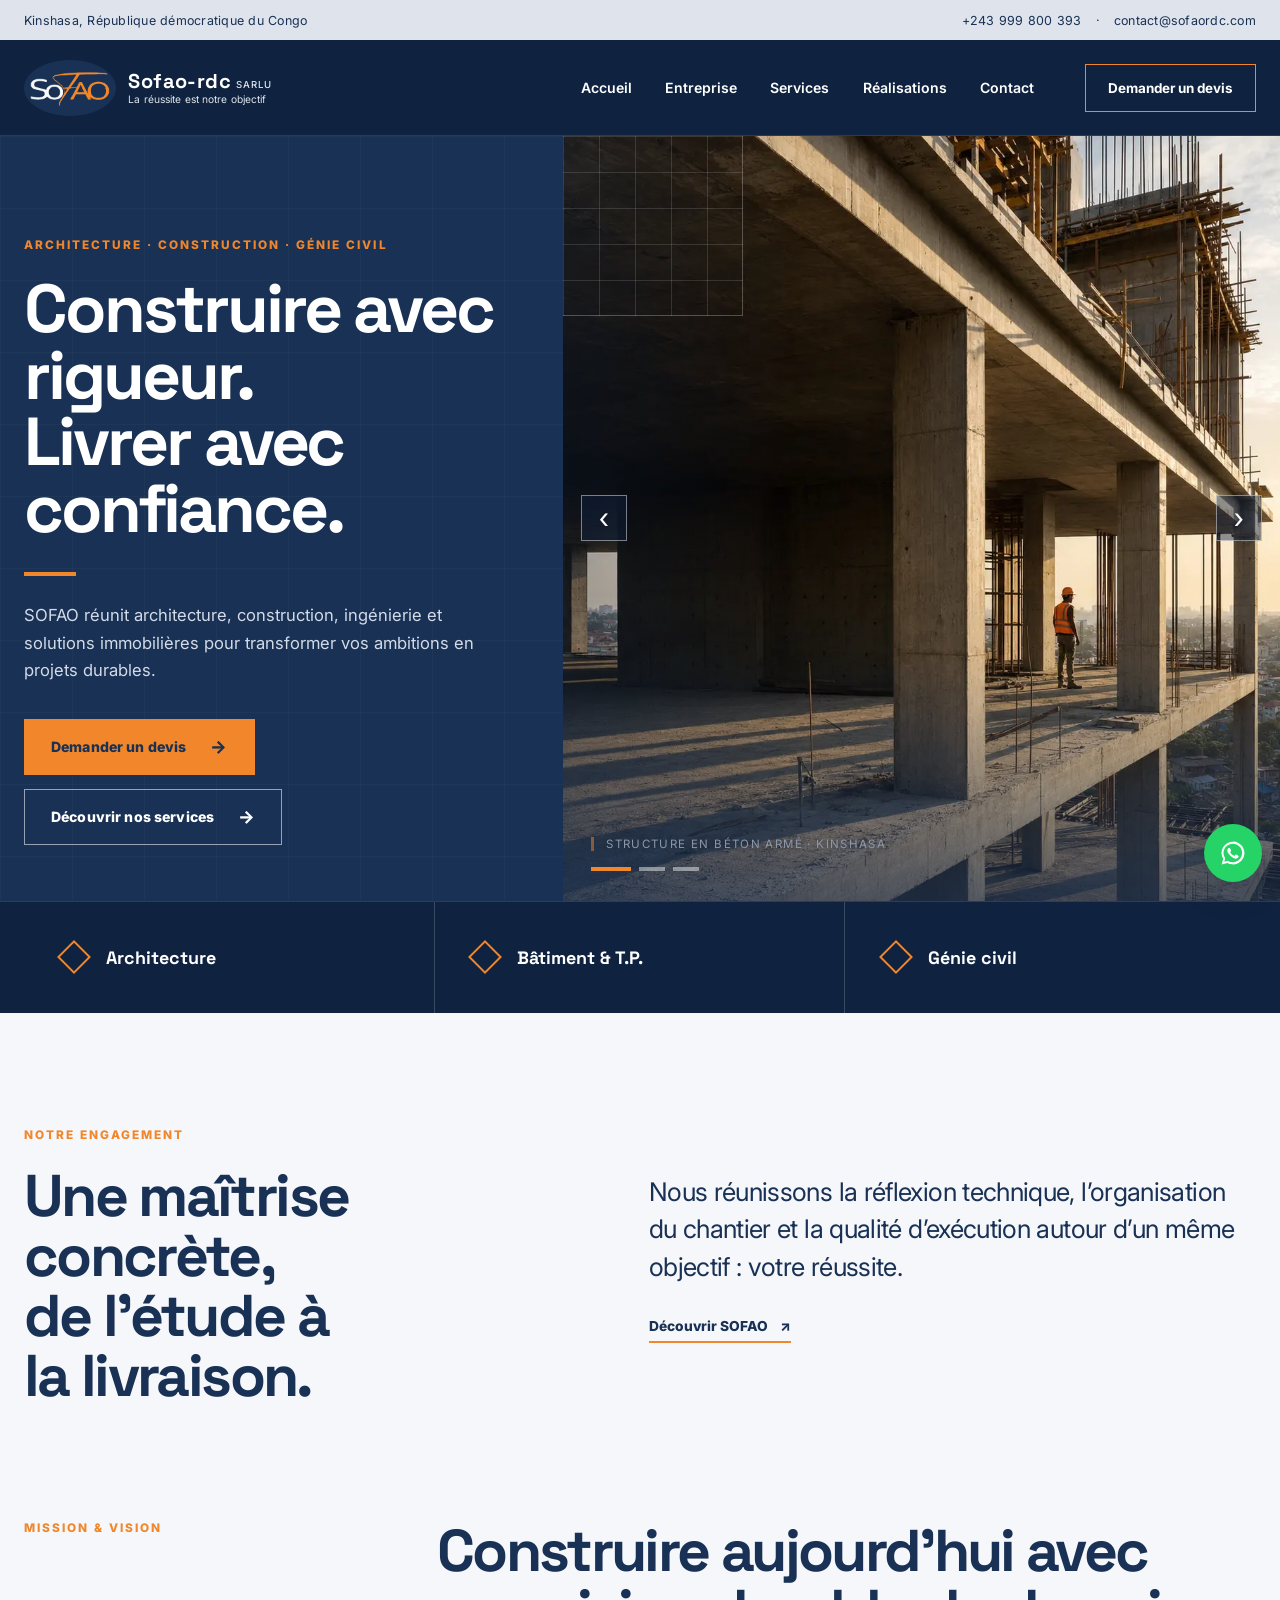
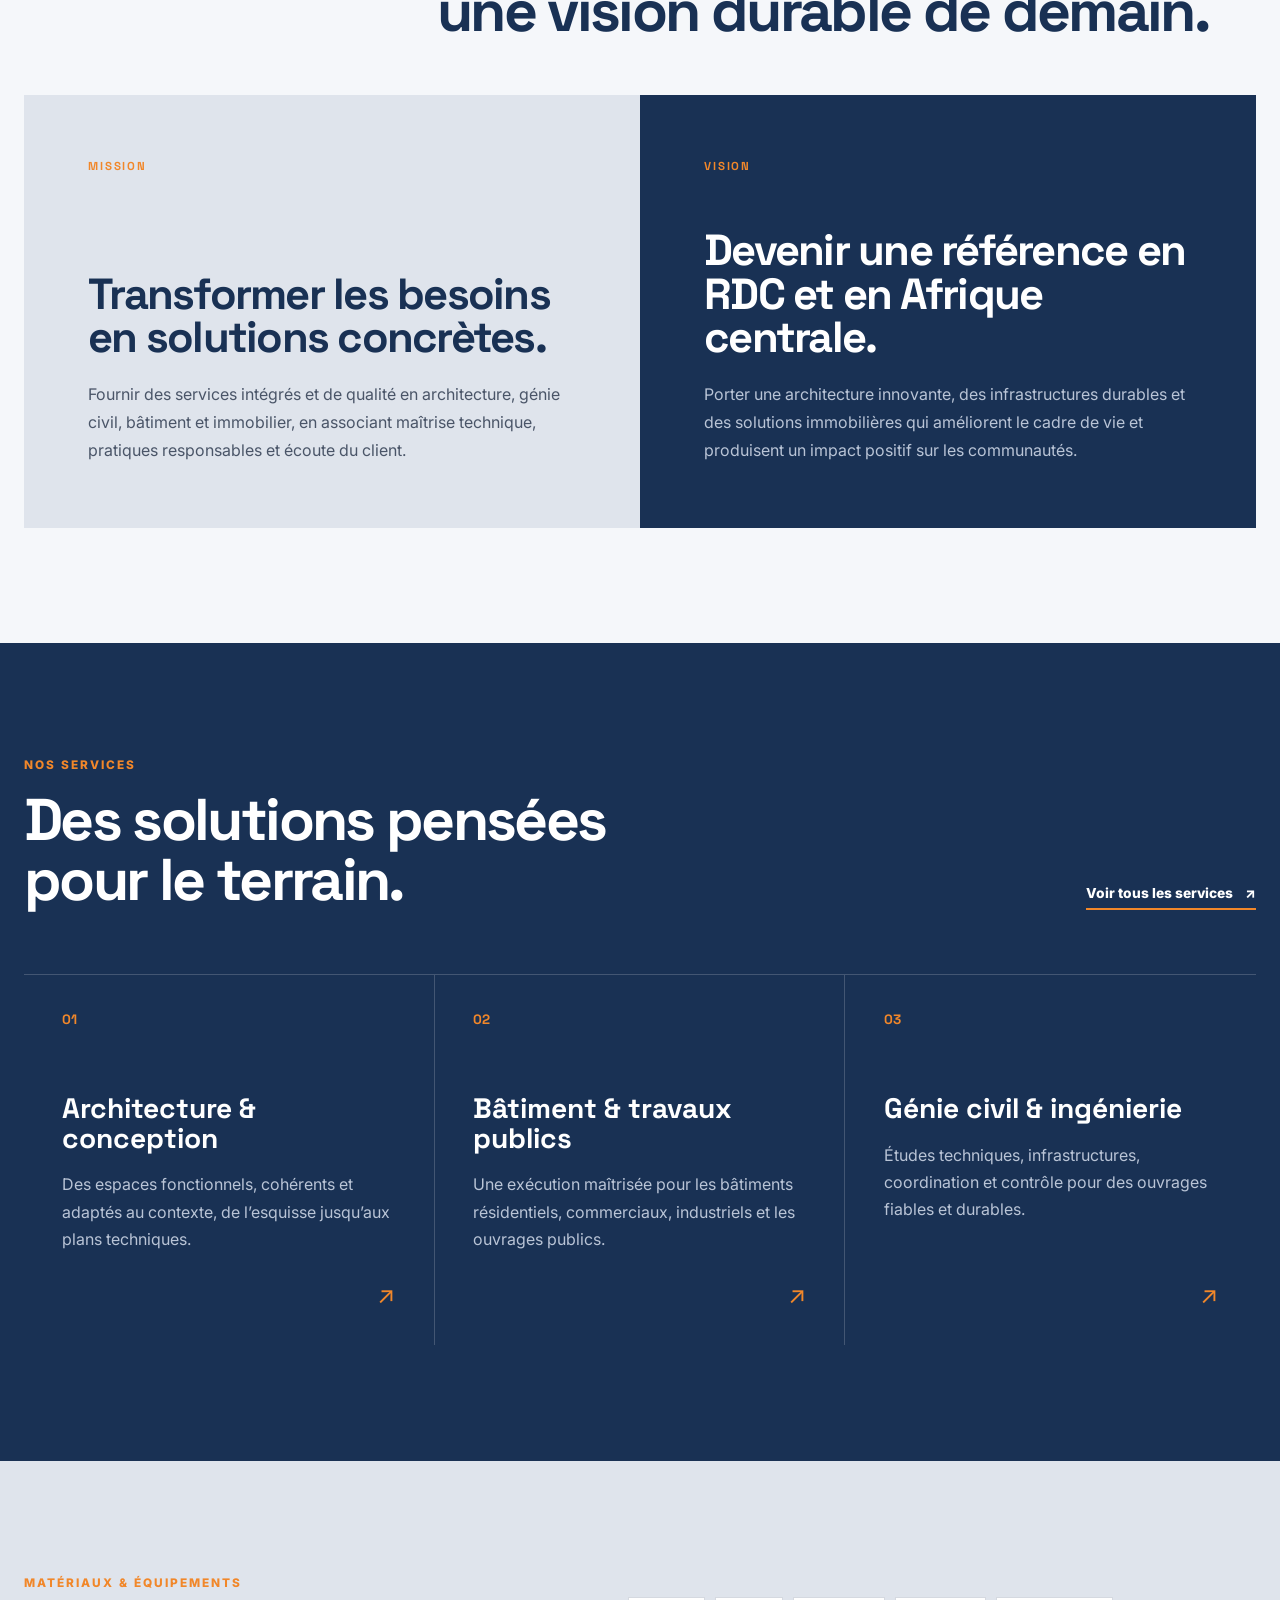
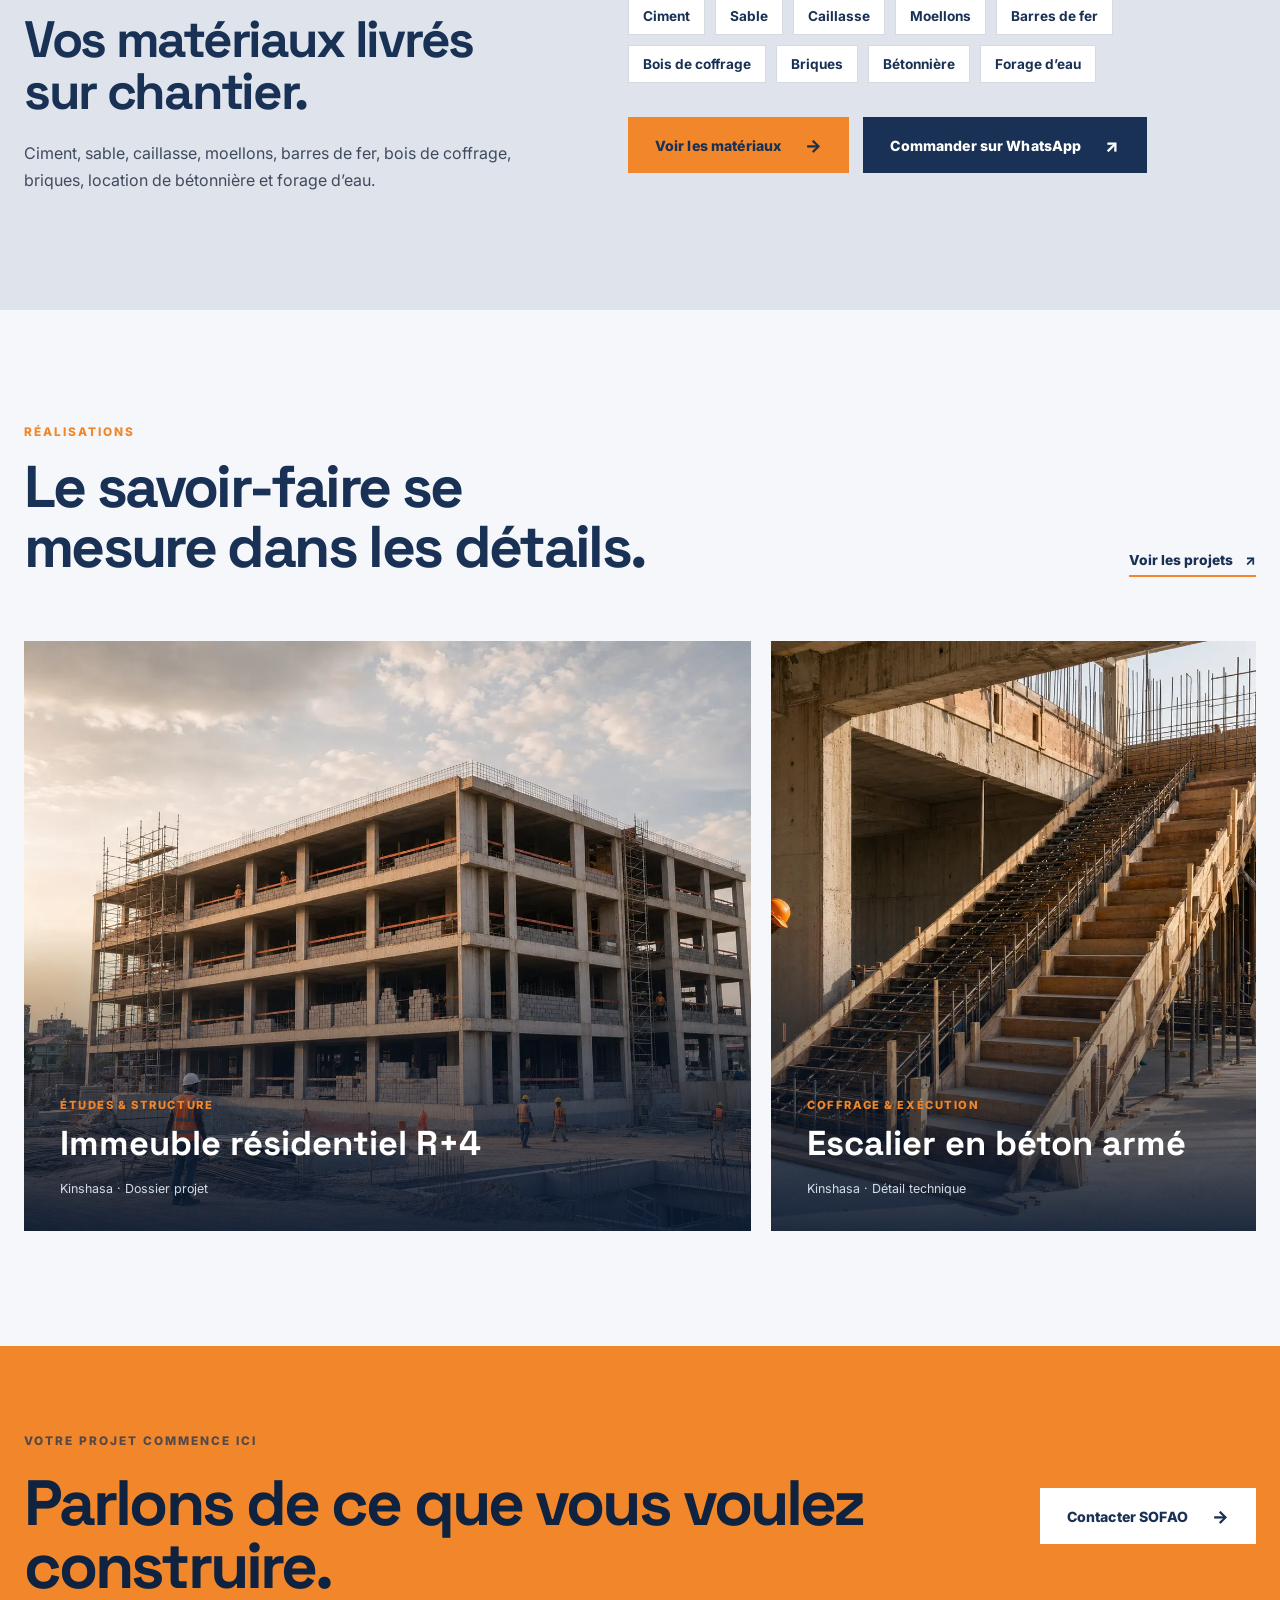
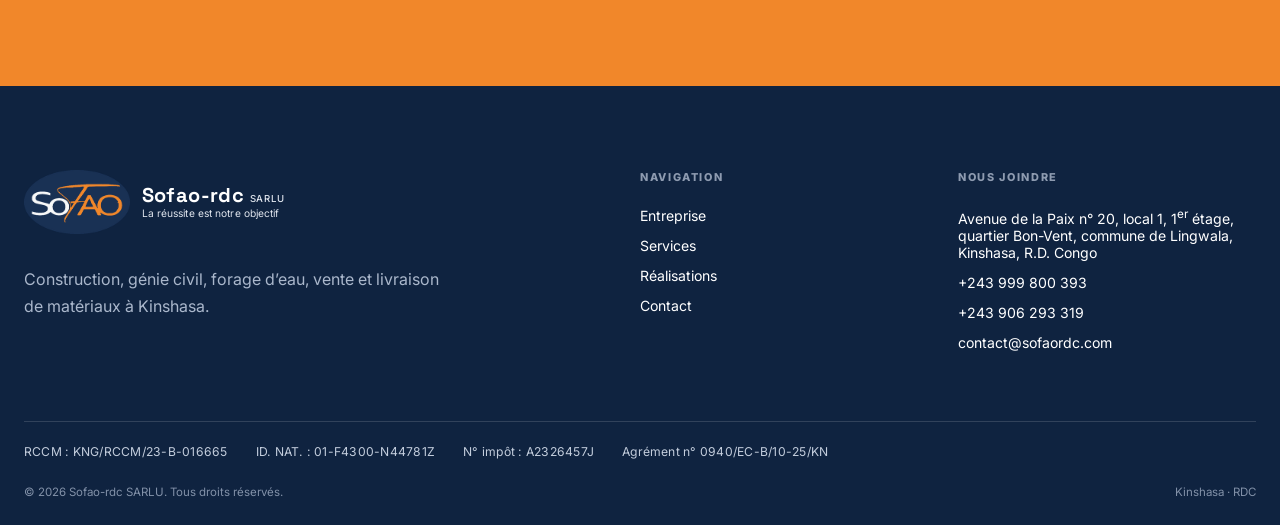
==== commit 0f066b99: "WhatsApp : utiliser le +243 999 800 393 partout Co-Authored-By: Claude Opus 5.5 <noreply@anthropic.c" ====
--- a/index.html
+++ b/index.html
@@ -25,7 +25,7 @@
   <header class="site-header">
     <div class="contact-bar"><div class="contact-bar-inner">
       <span>Kinshasa, République démocratique du Congo</span>
-      <div><a href="tel:+243906293319">+243 906 293 319</a><span aria-hidden="true">·</span><a href="mailto:contact@sofaordc.com">contact@sofaordc.com</a></div>
+      <div><a href="tel:+243999800393">+243 999 800 393</a><span aria-hidden="true">·</span><a href="mailto:contact@sofaordc.com">contact@sofaordc.com</a></div>
     </div></div>
     <div class="nav-shell">
       
@@ -78,7 +78,7 @@
       <article class="service-card"><span class="card-number">03</span><h3>Génie civil &amp; ingénierie</h3><p>Études techniques, infrastructures, coordination et contrôle pour des ouvrages fiables et durables.</p><a href="/services/" aria-label="En savoir plus sur le génie civil"><span>↗</span></a></article>
     </div>
   </section>
-  <section class="section materials-band"><div class="materials-band-copy"><p class="eyebrow">Matériaux &amp; équipements</p><h2>Vos matériaux livrés sur chantier.</h2><p>Ciment, sable, caillasse, moellons, barres de fer, bois de coffrage, briques, location de bétonnière et forage d’eau.</p></div><div class="materials-band-actions"><ul class="chip-list"><li>Ciment</li><li>Sable</li><li>Caillasse</li><li>Moellons</li><li>Barres de fer</li><li>Bois de coffrage</li><li>Briques</li><li>Bétonnière</li><li>Forage d’eau</li></ul><div class="button-row"><a class="button button-primary" href="/services/#materiaux">Voir les matériaux <span aria-hidden="true">→</span></a><a class="button button-dark" href="https://wa.me/243906293319?text=Bonjour%20Sofao-rdc%2C%20je%20souhaite%20un%20devis%20pour%20des%20mat%C3%A9riaux%20livr%C3%A9s%20sur%20chantier." target="_blank" rel="noreferrer">Commander sur WhatsApp <span aria-hidden="true">↗</span></a></div></div></section>
+  <section class="section materials-band"><div class="materials-band-copy"><p class="eyebrow">Matériaux &amp; équipements</p><h2>Vos matériaux livrés sur chantier.</h2><p>Ciment, sable, caillasse, moellons, barres de fer, bois de coffrage, briques, location de bétonnière et forage d’eau.</p></div><div class="materials-band-actions"><ul class="chip-list"><li>Ciment</li><li>Sable</li><li>Caillasse</li><li>Moellons</li><li>Barres de fer</li><li>Bois de coffrage</li><li>Briques</li><li>Bétonnière</li><li>Forage d’eau</li></ul><div class="button-row"><a class="button button-primary" href="/services/#materiaux">Voir les matériaux <span aria-hidden="true">→</span></a><a class="button button-dark" href="https://wa.me/243999800393?text=Bonjour%20Sofao-rdc%2C%20je%20souhaite%20un%20devis%20pour%20des%20mat%C3%A9riaux%20livr%C3%A9s%20sur%20chantier." target="_blank" rel="noreferrer">Commander sur WhatsApp <span aria-hidden="true">↗</span></a></div></div></section>
   <section class="section projects-section">
     <div class="section-topline"><div><p class="eyebrow">Réalisations</p><h2>Le savoir-faire se mesure dans les détails.</h2></div><a class="text-link" href="/realisations/">Voir les projets <span aria-hidden="true">↗</span></a></div>
     <div class="project-feature-grid">
@@ -96,11 +96,11 @@
     <span class="brand-type"><strong>Sofao-rdc <small>SARLU</small></strong><em>La réussite est notre objectif</em></span>
   </a><p class="footer-intro">Construction, génie civil, forage d’eau, vente et livraison de matériaux à Kinshasa.</p></div>
       <div><p class="footer-title">Navigation</p><a href="/entreprise/">Entreprise</a><a href="/services/">Services</a><a href="/realisations/">Réalisations</a><a href="/contact/">Contact</a></div>
-      <div><p class="footer-title">Nous joindre</p><span>Avenue de la Paix n° 20, local 1, 1<sup>er</sup> étage, quartier Bon-Vent, commune de Lingwala, Kinshasa, R.D. Congo</span><a href="tel:+243906293319">+243 906 293 319</a><a href="tel:+243999800393">+243 999 800 393</a><a href="mailto:contact@sofaordc.com">contact@sofaordc.com</a></div>
+      <div><p class="footer-title">Nous joindre</p><span>Avenue de la Paix n° 20, local 1, 1<sup>er</sup> étage, quartier Bon-Vent, commune de Lingwala, Kinshasa, R.D. Congo</span><a href="tel:+243999800393">+243 999 800 393</a><a href="tel:+243906293319">+243 906 293 319</a><a href="mailto:contact@sofaordc.com">contact@sofaordc.com</a></div>
     </div>
     <div class="footer-legal"><span>RCCM : KNG/RCCM/23-B-016665</span><span>ID. NAT. : 01-F4300-N44781Z</span><span>N° impôt : A2326457J</span><span>Agrément n° 0940/EC-B/10-25/KN</span></div>
     <div class="footer-bottom"><span>© 2026 Sofao-rdc SARLU. Tous droits réservés.</span><span>Kinshasa · RDC</span></div>
   </footer>
-  <a class="wa-float" href="https://wa.me/243906293319" target="_blank" rel="noreferrer" aria-label="Écrire sur WhatsApp"><svg viewBox="0 0 32 32" width="28" height="28" aria-hidden="true"><path fill="currentColor" d="M16 3a13 13 0 0 0-11.2 19.6L3 29l6.6-1.7A13 13 0 1 0 16 3zm0 23.6c-2 0-3.9-.5-5.6-1.5l-.4-.2-3.9 1 1-3.8-.3-.4A10.6 10.6 0 1 1 16 26.6zm5.8-7.9c-.3-.2-1.9-.9-2.2-1s-.5-.2-.7.2-.8 1-1 1.2-.4.2-.7.1a8.7 8.7 0 0 1-4.3-3.8c-.3-.6.3-.5.9-1.7.1-.2 0-.4 0-.5l-1-2.4c-.3-.6-.5-.5-.7-.5h-.6a1.2 1.2 0 0 0-.9.4 3.6 3.6 0 0 0-1.1 2.7 6.3 6.3 0 0 0 1.3 3.3 14.3 14.3 0 0 0 5.5 4.9c2 .9 2.8 1 3.8.8a3.2 3.2 0 0 0 2.1-1.5 2.6 2.6 0 0 0 .2-1.5c-.1-.1-.3-.2-.6-.3z"/></svg></a>
+  <a class="wa-float" href="https://wa.me/243999800393" target="_blank" rel="noreferrer" aria-label="Écrire sur WhatsApp"><svg viewBox="0 0 32 32" width="28" height="28" aria-hidden="true"><path fill="currentColor" d="M16 3a13 13 0 0 0-11.2 19.6L3 29l6.6-1.7A13 13 0 1 0 16 3zm0 23.6c-2 0-3.9-.5-5.6-1.5l-.4-.2-3.9 1 1-3.8-.3-.4A10.6 10.6 0 1 1 16 26.6zm5.8-7.9c-.3-.2-1.9-.9-2.2-1s-.5-.2-.7.2-.8 1-1 1.2-.4.2-.7.1a8.7 8.7 0 0 1-4.3-3.8c-.3-.6.3-.5.9-1.7.1-.2 0-.4 0-.5l-1-2.4c-.3-.6-.5-.5-.7-.5h-.6a1.2 1.2 0 0 0-.9.4 3.6 3.6 0 0 0-1.1 2.7 6.3 6.3 0 0 0 1.3 3.3 14.3 14.3 0 0 0 5.5 4.9c2 .9 2.8 1 3.8.8a3.2 3.2 0 0 0 2.1-1.5 2.6 2.6 0 0 0 .2-1.5c-.1-.1-.3-.2-.6-.3z"/></svg></a>
 </body>
 </html>
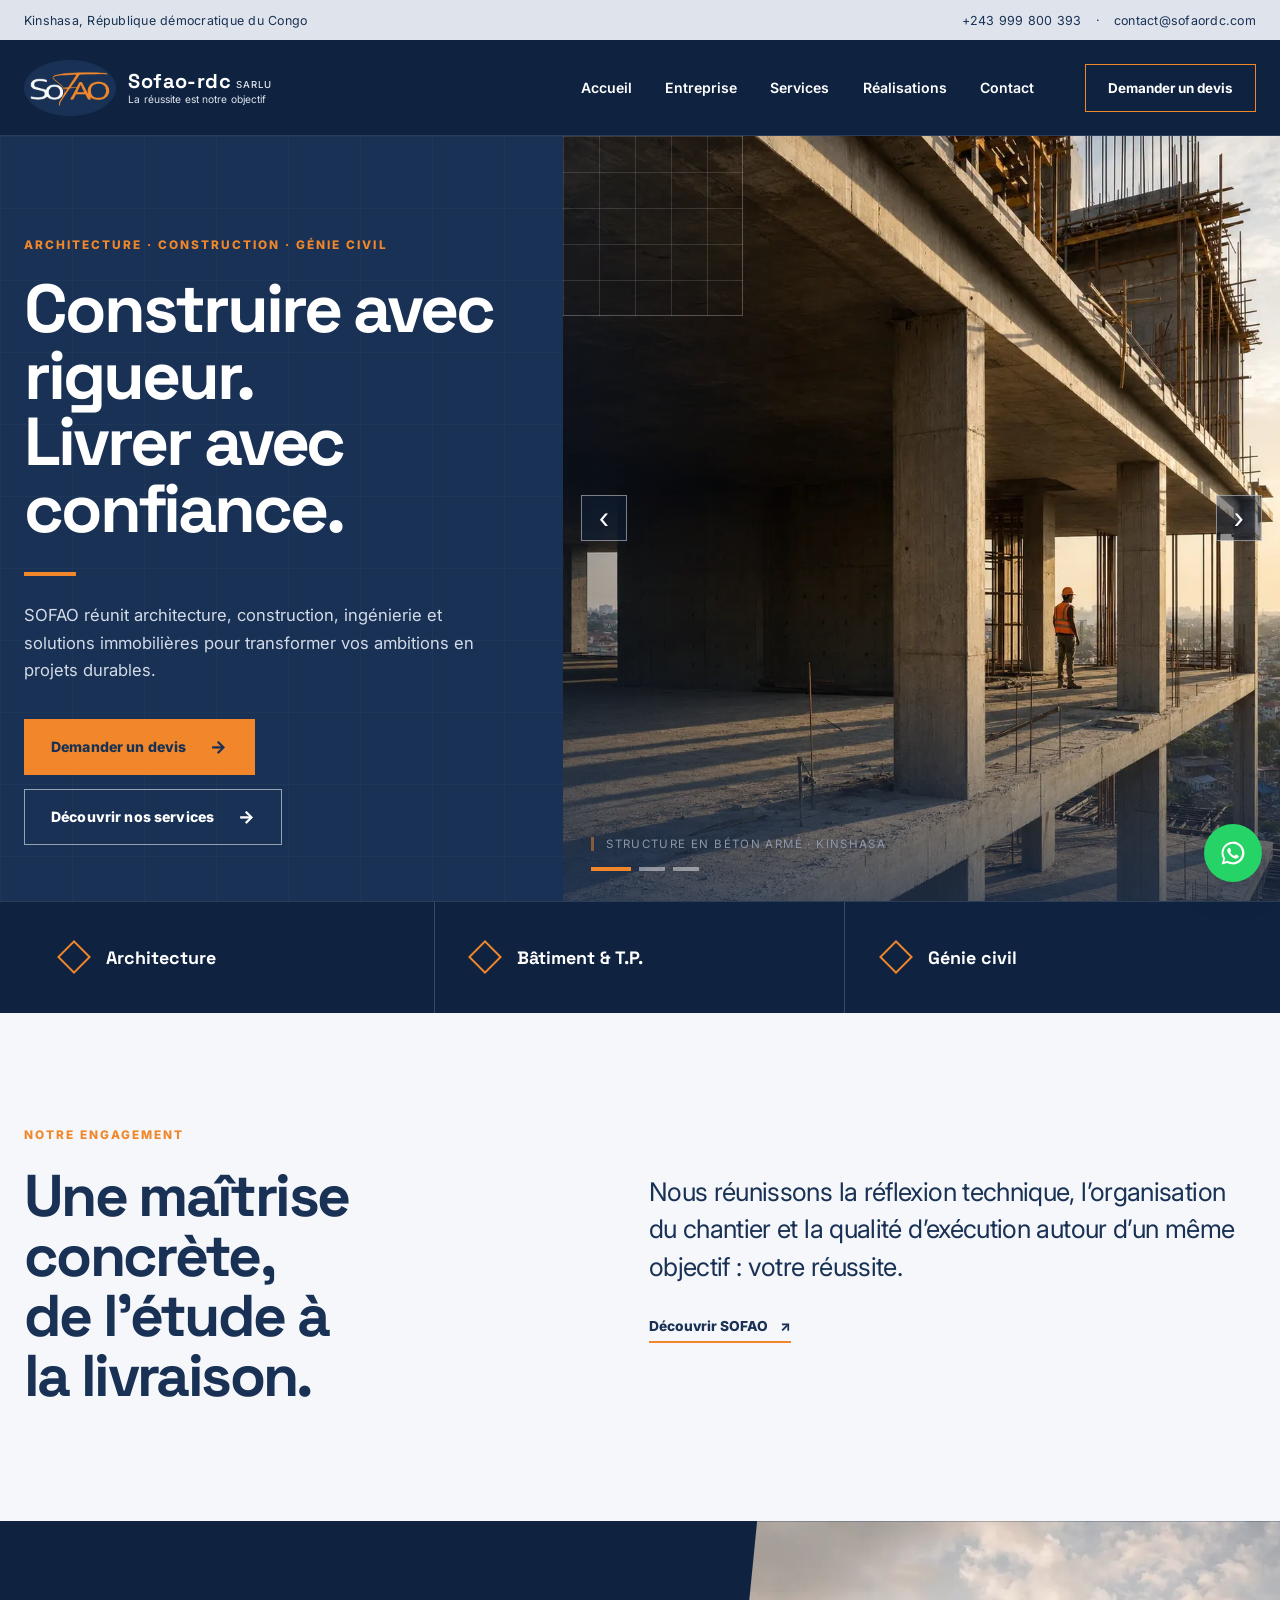
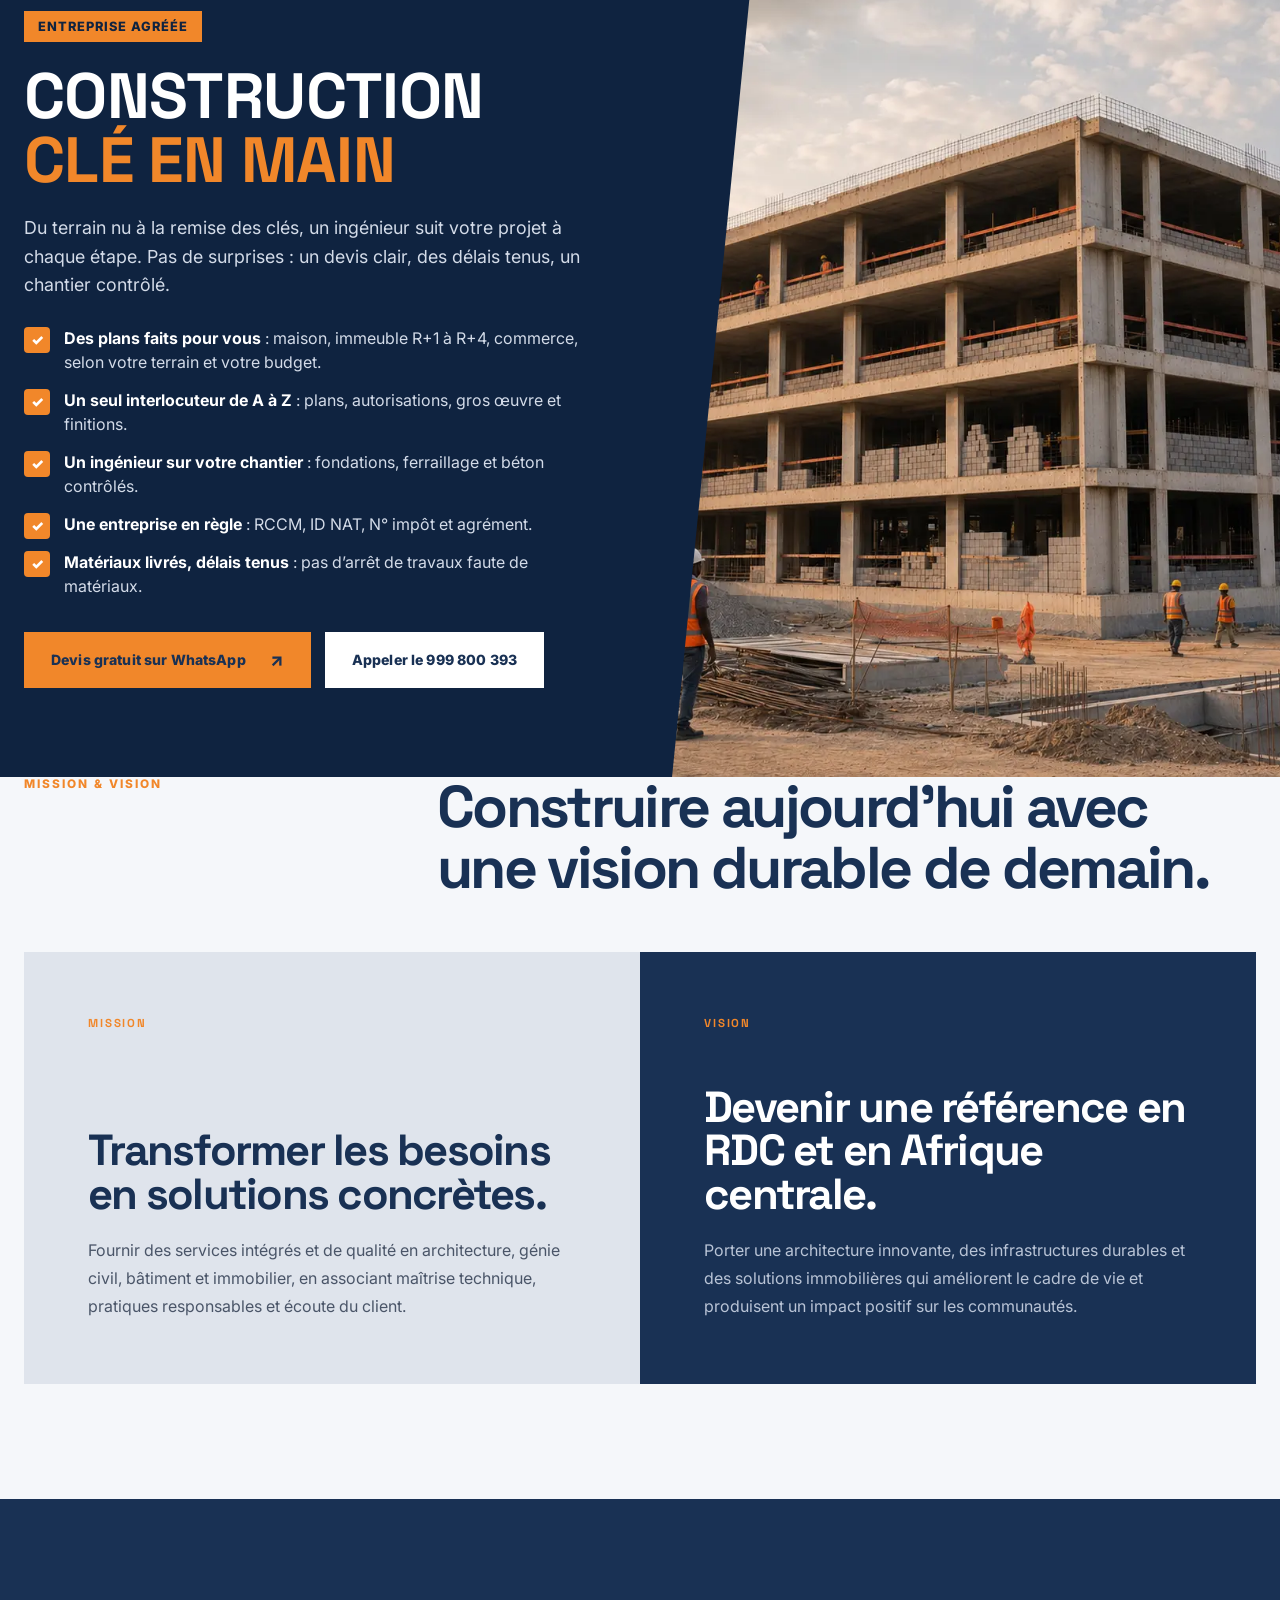
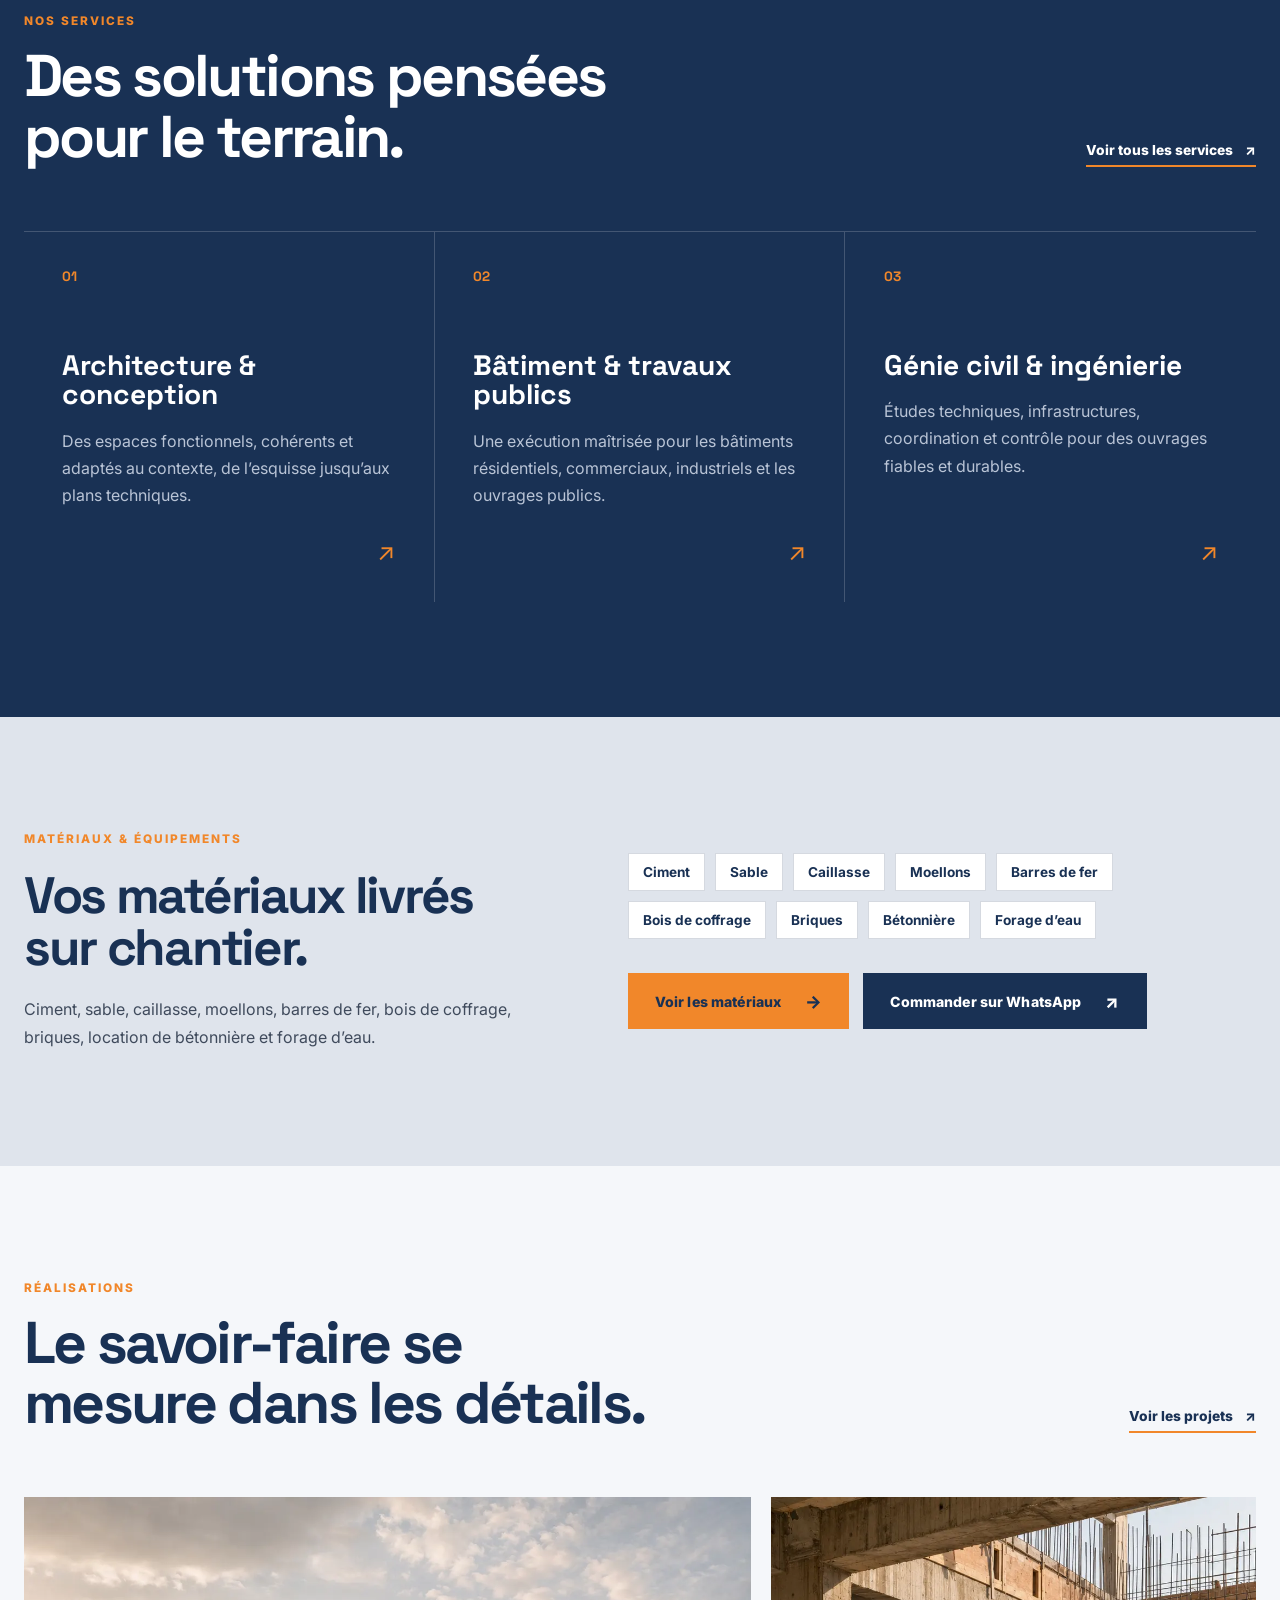
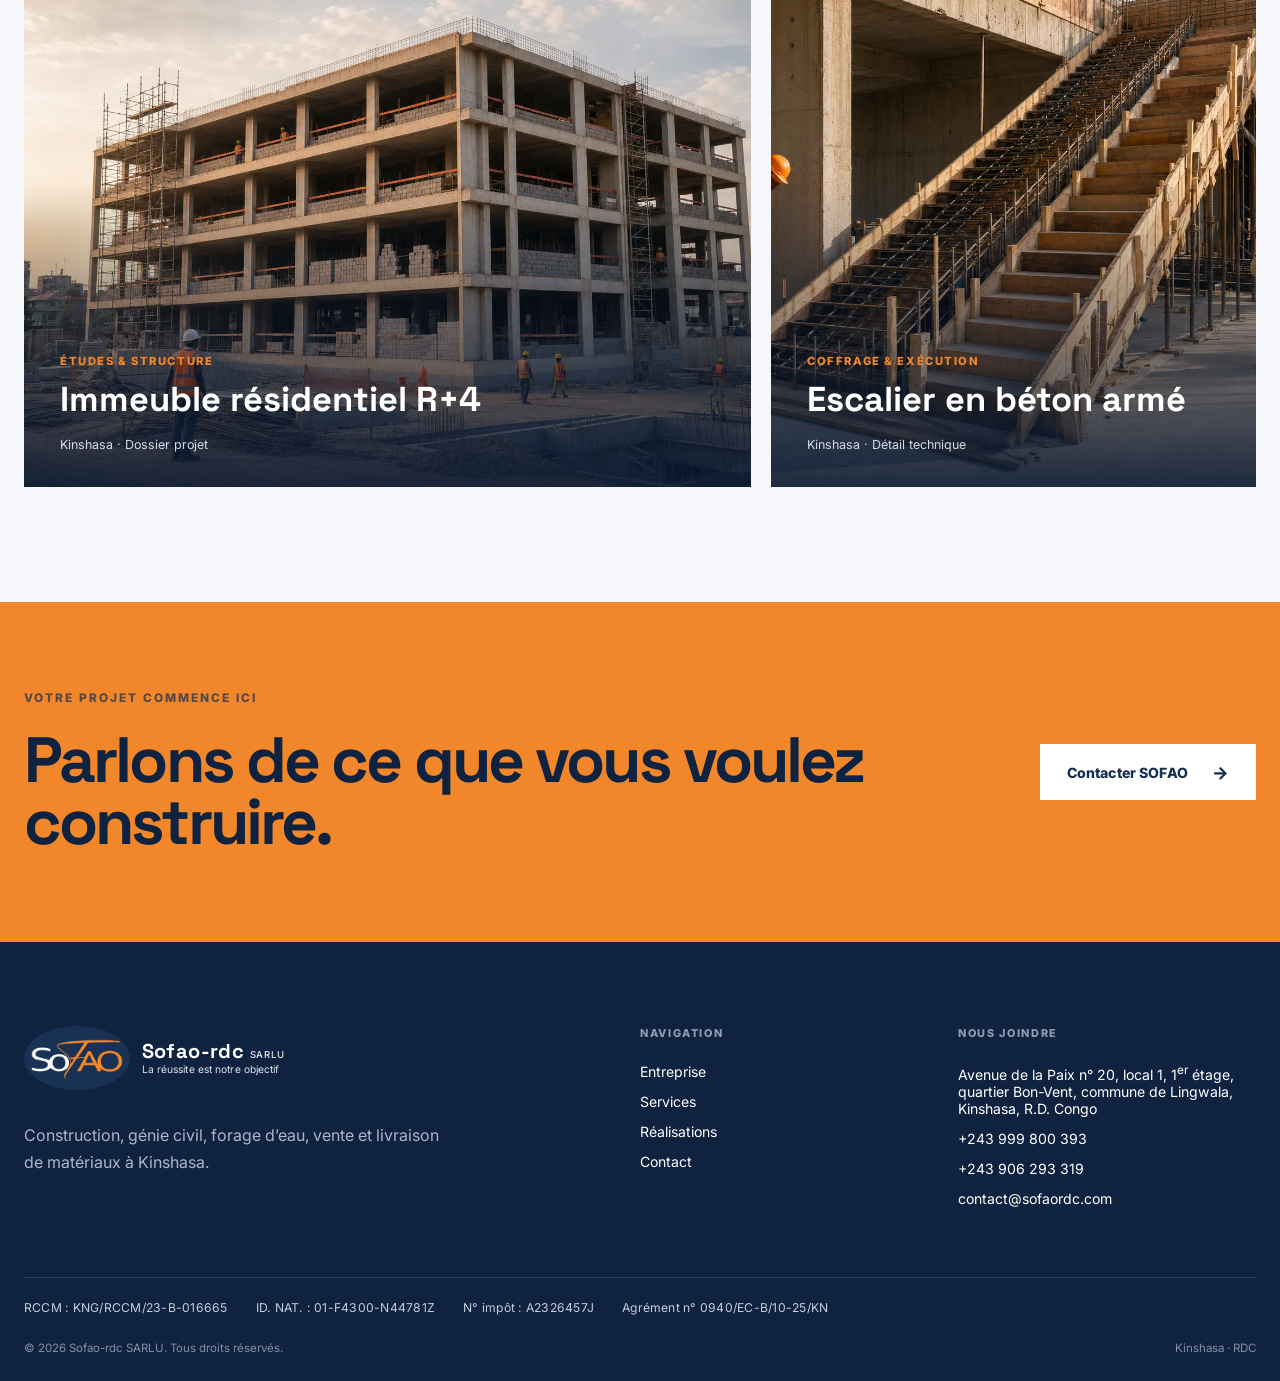
==== commit e111a0ba: "Accueil : bandeau Construction clé en main Co-Authored-By: Claude Opus 5.5 <noreply@anthropic.com> C" ====
--- a/index.html
+++ b/index.html
@@ -63,6 +63,22 @@
     <div class="section-heading"><p class="eyebrow">Notre engagement</p><h2>Une maîtrise concrète, de l’étude à la livraison.</h2></div>
     <div class="intro-copy"><p class="large-copy">Nous réunissons la réflexion technique, l’organisation du chantier et la qualité d’exécution autour d’un même objectif : votre réussite.</p><a class="text-link" href="/entreprise/">Découvrir SOFAO <span aria-hidden="true">↗</span></a></div>
   </section>
+  <section class="turnkey" aria-labelledby="turnkey-title">
+    <div class="turnkey-copy">
+      <p class="turnkey-badge">Entreprise agréée</p>
+      <h2 id="turnkey-title">Construction <span>clé en main</span></h2>
+      <p class="turnkey-lead">Du terrain nu à la remise des clés, un ingénieur suit votre projet à chaque étape. Pas de surprises : un devis clair, des délais tenus, un chantier contrôlé.</p>
+      <ul class="turnkey-list">
+        <li><strong>Des plans faits pour vous</strong> : maison, immeuble R+1 à R+4, commerce, selon votre terrain et votre budget.</li>
+        <li><strong>Un seul interlocuteur de A à Z</strong> : plans, autorisations, gros œuvre et finitions.</li>
+        <li><strong>Un ingénieur sur votre chantier</strong> : fondations, ferraillage et béton contrôlés.</li>
+        <li><strong>Une entreprise en règle</strong> : RCCM, ID NAT, N° impôt et agrément.</li>
+        <li><strong>Matériaux livrés, délais tenus</strong> : pas d’arrêt de travaux faute de matériaux.</li>
+      </ul>
+      <div class="button-row"><a class="button button-primary" href="https://wa.me/243906293319?text=Bonjour%20Sofao-rdc%2C%20je%20souhaite%20un%20devis%20gratuit%20pour%20une%20construction%20cl%C3%A9%20en%20main." target="_blank" rel="noreferrer">Devis gratuit sur WhatsApp <span aria-hidden="true">↗</span></a><a class="button button-light" href="tel:+243999800393">Appeler le 999 800 393</a></div>
+    </div>
+    <div class="turnkey-photo"><img src="/images/project-r4.webp" alt="Immeuble R+4 en construction suivi par Sofao-rdc" loading="lazy"></div>
+  </section>
   <section class="section identity-section">
     <div class="identity-intro"><p class="eyebrow">Mission &amp; vision</p><h2>Construire aujourd’hui avec une vision durable de demain.</h2></div>
     <div class="identity-grid">
@@ -78,7 +94,7 @@
       <article class="service-card"><span class="card-number">03</span><h3>Génie civil &amp; ingénierie</h3><p>Études techniques, infrastructures, coordination et contrôle pour des ouvrages fiables et durables.</p><a href="/services/" aria-label="En savoir plus sur le génie civil"><span>↗</span></a></article>
     </div>
   </section>
-  <section class="section materials-band"><div class="materials-band-copy"><p class="eyebrow">Matériaux &amp; équipements</p><h2>Vos matériaux livrés sur chantier.</h2><p>Ciment, sable, caillasse, moellons, barres de fer, bois de coffrage, briques, location de bétonnière et forage d’eau.</p></div><div class="materials-band-actions"><ul class="chip-list"><li>Ciment</li><li>Sable</li><li>Caillasse</li><li>Moellons</li><li>Barres de fer</li><li>Bois de coffrage</li><li>Briques</li><li>Bétonnière</li><li>Forage d’eau</li></ul><div class="button-row"><a class="button button-primary" href="/services/#materiaux">Voir les matériaux <span aria-hidden="true">→</span></a><a class="button button-dark" href="https://wa.me/243999800393?text=Bonjour%20Sofao-rdc%2C%20je%20souhaite%20un%20devis%20pour%20des%20mat%C3%A9riaux%20livr%C3%A9s%20sur%20chantier." target="_blank" rel="noreferrer">Commander sur WhatsApp <span aria-hidden="true">↗</span></a></div></div></section>
+  <section class="section materials-band"><div class="materials-band-copy"><p class="eyebrow">Matériaux &amp; équipements</p><h2>Vos matériaux livrés sur chantier.</h2><p>Ciment, sable, caillasse, moellons, barres de fer, bois de coffrage, briques, location de bétonnière et forage d’eau.</p></div><div class="materials-band-actions"><ul class="chip-list"><li>Ciment</li><li>Sable</li><li>Caillasse</li><li>Moellons</li><li>Barres de fer</li><li>Bois de coffrage</li><li>Briques</li><li>Bétonnière</li><li>Forage d’eau</li></ul><div class="button-row"><a class="button button-primary" href="/services/#materiaux">Voir les matériaux <span aria-hidden="true">→</span></a><a class="button button-dark" href="https://wa.me/243906293319?text=Bonjour%20Sofao-rdc%2C%20je%20souhaite%20un%20devis%20pour%20des%20mat%C3%A9riaux%20livr%C3%A9s%20sur%20chantier." target="_blank" rel="noreferrer">Commander sur WhatsApp <span aria-hidden="true">↗</span></a></div></div></section>
   <section class="section projects-section">
     <div class="section-topline"><div><p class="eyebrow">Réalisations</p><h2>Le savoir-faire se mesure dans les détails.</h2></div><a class="text-link" href="/realisations/">Voir les projets <span aria-hidden="true">↗</span></a></div>
     <div class="project-feature-grid">
@@ -101,6 +117,6 @@
     <div class="footer-legal"><span>RCCM : KNG/RCCM/23-B-016665</span><span>ID. NAT. : 01-F4300-N44781Z</span><span>N° impôt : A2326457J</span><span>Agrément n° 0940/EC-B/10-25/KN</span></div>
     <div class="footer-bottom"><span>© 2026 Sofao-rdc SARLU. Tous droits réservés.</span><span>Kinshasa · RDC</span></div>
   </footer>
-  <a class="wa-float" href="https://wa.me/243999800393" target="_blank" rel="noreferrer" aria-label="Écrire sur WhatsApp"><svg viewBox="0 0 32 32" width="28" height="28" aria-hidden="true"><path fill="currentColor" d="M16 3a13 13 0 0 0-11.2 19.6L3 29l6.6-1.7A13 13 0 1 0 16 3zm0 23.6c-2 0-3.9-.5-5.6-1.5l-.4-.2-3.9 1 1-3.8-.3-.4A10.6 10.6 0 1 1 16 26.6zm5.8-7.9c-.3-.2-1.9-.9-2.2-1s-.5-.2-.7.2-.8 1-1 1.2-.4.2-.7.1a8.7 8.7 0 0 1-4.3-3.8c-.3-.6.3-.5.9-1.7.1-.2 0-.4 0-.5l-1-2.4c-.3-.6-.5-.5-.7-.5h-.6a1.2 1.2 0 0 0-.9.4 3.6 3.6 0 0 0-1.1 2.7 6.3 6.3 0 0 0 1.3 3.3 14.3 14.3 0 0 0 5.5 4.9c2 .9 2.8 1 3.8.8a3.2 3.2 0 0 0 2.1-1.5 2.6 2.6 0 0 0 .2-1.5c-.1-.1-.3-.2-.6-.3z"/></svg></a>
+  <a class="wa-float" href="https://wa.me/243906293319" target="_blank" rel="noreferrer" aria-label="Écrire sur WhatsApp"><svg viewBox="0 0 32 32" width="28" height="28" aria-hidden="true"><path fill="currentColor" d="M16 3a13 13 0 0 0-11.2 19.6L3 29l6.6-1.7A13 13 0 1 0 16 3zm0 23.6c-2 0-3.9-.5-5.6-1.5l-.4-.2-3.9 1 1-3.8-.3-.4A10.6 10.6 0 1 1 16 26.6zm5.8-7.9c-.3-.2-1.9-.9-2.2-1s-.5-.2-.7.2-.8 1-1 1.2-.4.2-.7.1a8.7 8.7 0 0 1-4.3-3.8c-.3-.6.3-.5.9-1.7.1-.2 0-.4 0-.5l-1-2.4c-.3-.6-.5-.5-.7-.5h-.6a1.2 1.2 0 0 0-.9.4 3.6 3.6 0 0 0-1.1 2.7 6.3 6.3 0 0 0 1.3 3.3 14.3 14.3 0 0 0 5.5 4.9c2 .9 2.8 1 3.8.8a3.2 3.2 0 0 0 2.1-1.5 2.6 2.6 0 0 0 .2-1.5c-.1-.1-.3-.2-.6-.3z"/></svg></a>
 </body>
 </html>
--- a/assets/styles.css
+++ b/assets/styles.css
@@ -1705,3 +1705,37 @@
   .materials-grid { grid-template-columns: 1fr; }
   .material-card { min-height: auto; }
 }
+
+/* Photos des matériaux */
+.material-card { padding-top: 0; }
+.material-photo {
+  display: block;
+  width: calc(100% + 52px);
+  margin: 0 -26px 22px;
+  aspect-ratio: 4 / 3;
+  height: auto;
+  object-fit: cover;
+  background: var(--ink-deep);
+}
+.material-card h3 { margin-top: 14px; }
+
+/* Bandeau « Construction clé en main » */
+.turnkey{display:grid;grid-template-columns:1.05fr .95fr;background:var(--ink-deep);color:var(--white);overflow:hidden}
+.turnkey-copy{padding:clamp(56px,7vw,110px) clamp(24px,5vw,80px) clamp(56px,7vw,110px) max(24px,calc((100vw - 1400px)/2))}
+.turnkey-badge{display:inline-block;margin:0 0 22px;background:var(--orange);color:var(--ink-deep);font-weight:800;font-size:.8rem;letter-spacing:.08em;text-transform:uppercase;padding:8px 14px}
+.turnkey h2{margin:0;font-family:var(--font-display),Arial,sans-serif;font-size:clamp(2.3rem,5vw,4.2rem);line-height:1;text-transform:uppercase;letter-spacing:-.01em}
+.turnkey h2 span{display:block;color:var(--orange)}
+.turnkey-lead{margin:22px 0 26px;font-size:1.12rem;line-height:1.6;color:#d3dbe8;max-width:560px}
+.turnkey-list{list-style:none;margin:0 0 32px;padding:0;display:grid;gap:14px;max-width:600px}
+.turnkey-list li{position:relative;padding-left:40px;line-height:1.5;color:#d3dbe8}
+.turnkey-list li::before{content:"✓";position:absolute;left:0;top:1px;width:26px;height:26px;display:grid;place-items:center;background:var(--orange);color:var(--white);font-weight:900;font-size:.9rem;border-radius:4px}
+.turnkey-list strong{color:var(--white)}
+.turnkey-photo{position:relative;min-height:420px}
+.turnkey-photo img{position:absolute;inset:0;width:100%;height:100%;object-fit:cover;clip-path:polygon(14% 0,100% 0,100% 100%,0 100%)}
+@media (max-width:900px){
+  .turnkey{grid-template-columns:1fr}
+  .turnkey-photo{order:-1;min-height:260px}
+  .turnkey-photo img{clip-path:none}
+  .turnkey-copy{padding:44px 20px 52px}
+  .turnkey .button-row{flex-direction:column;align-items:stretch}
+}
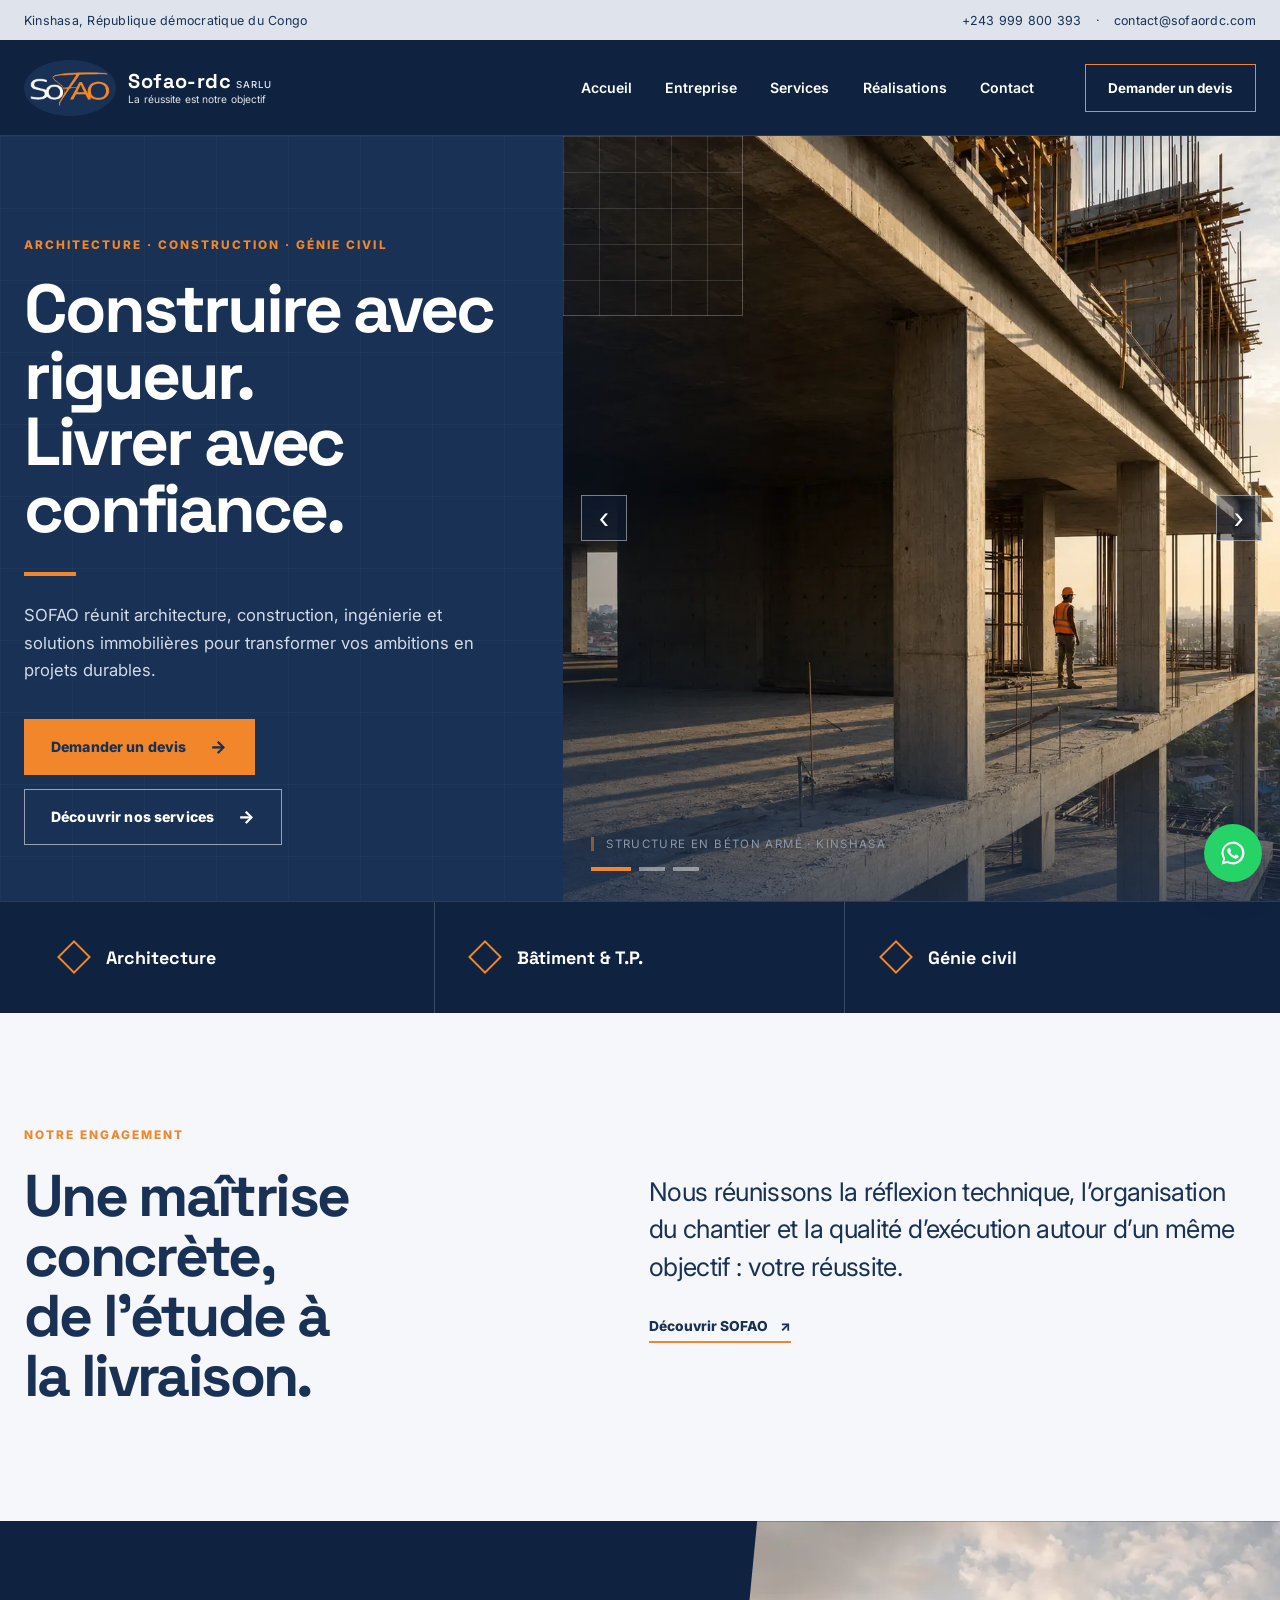
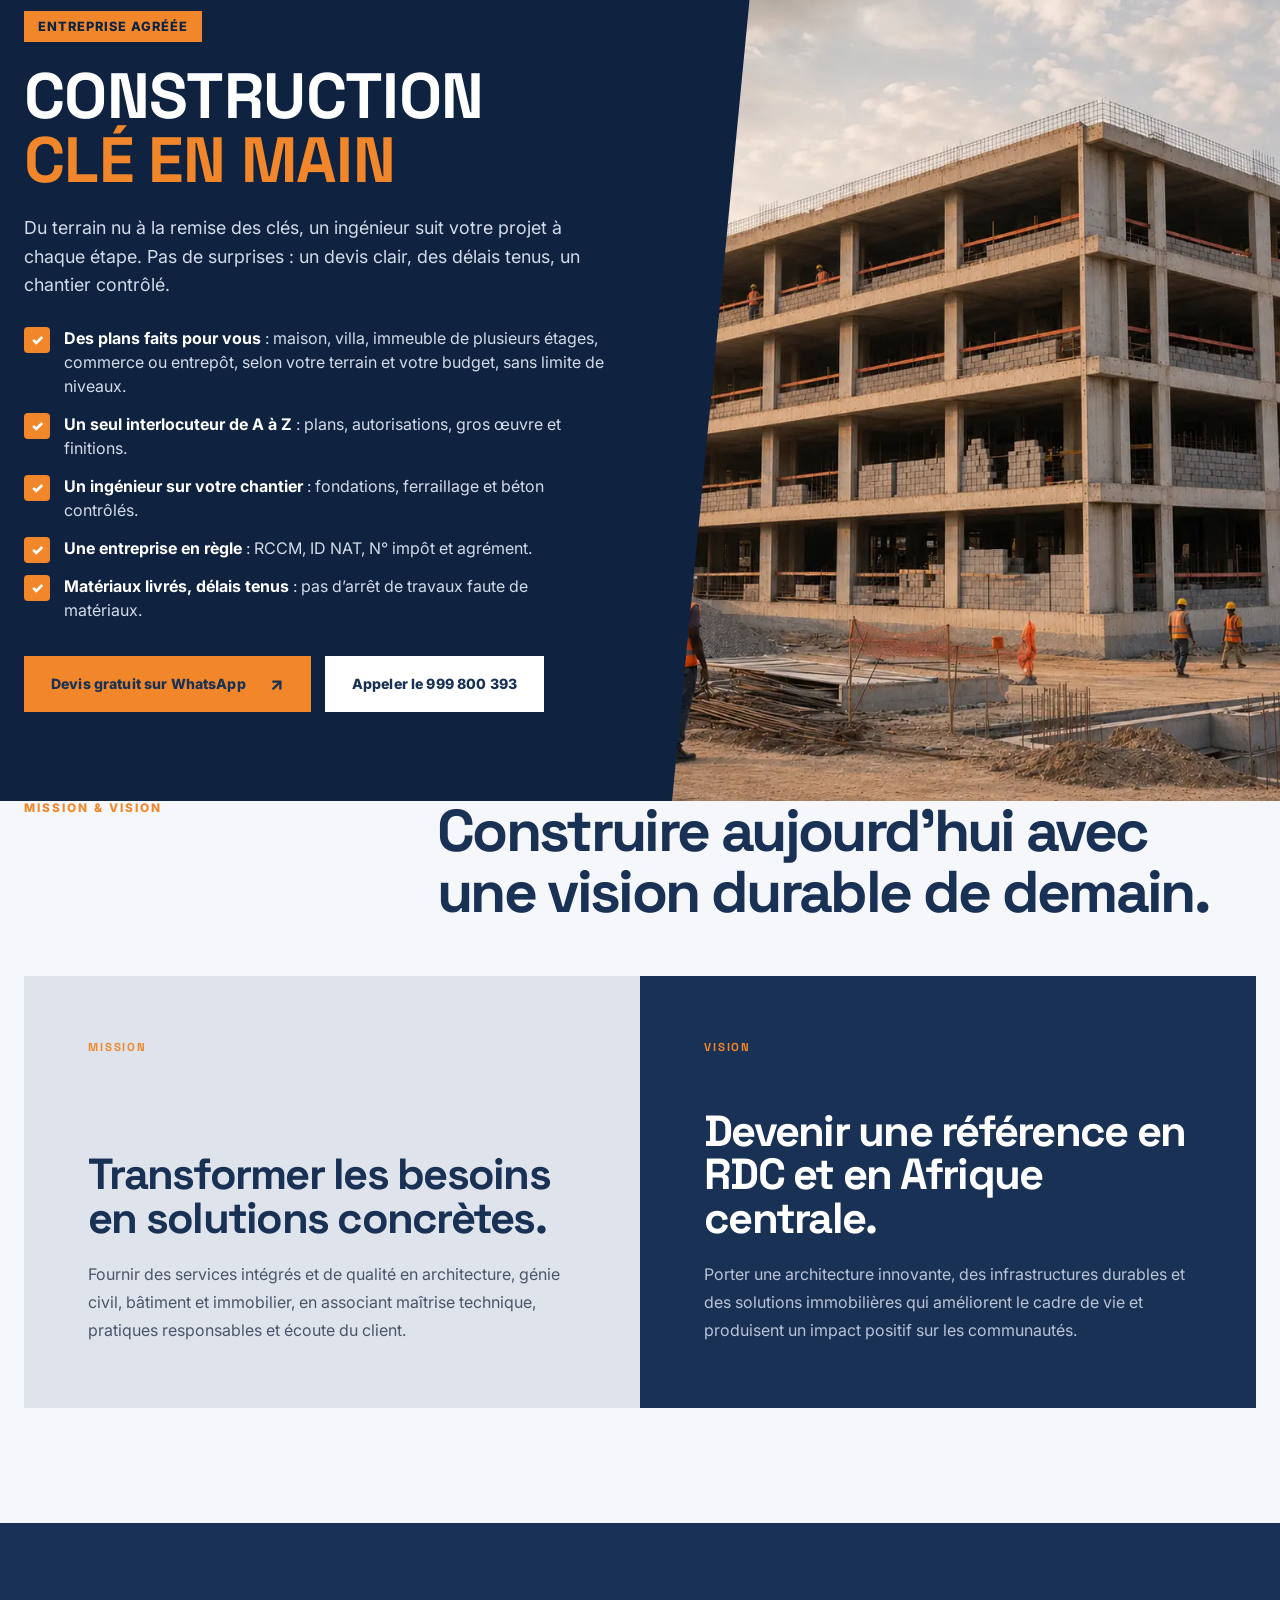
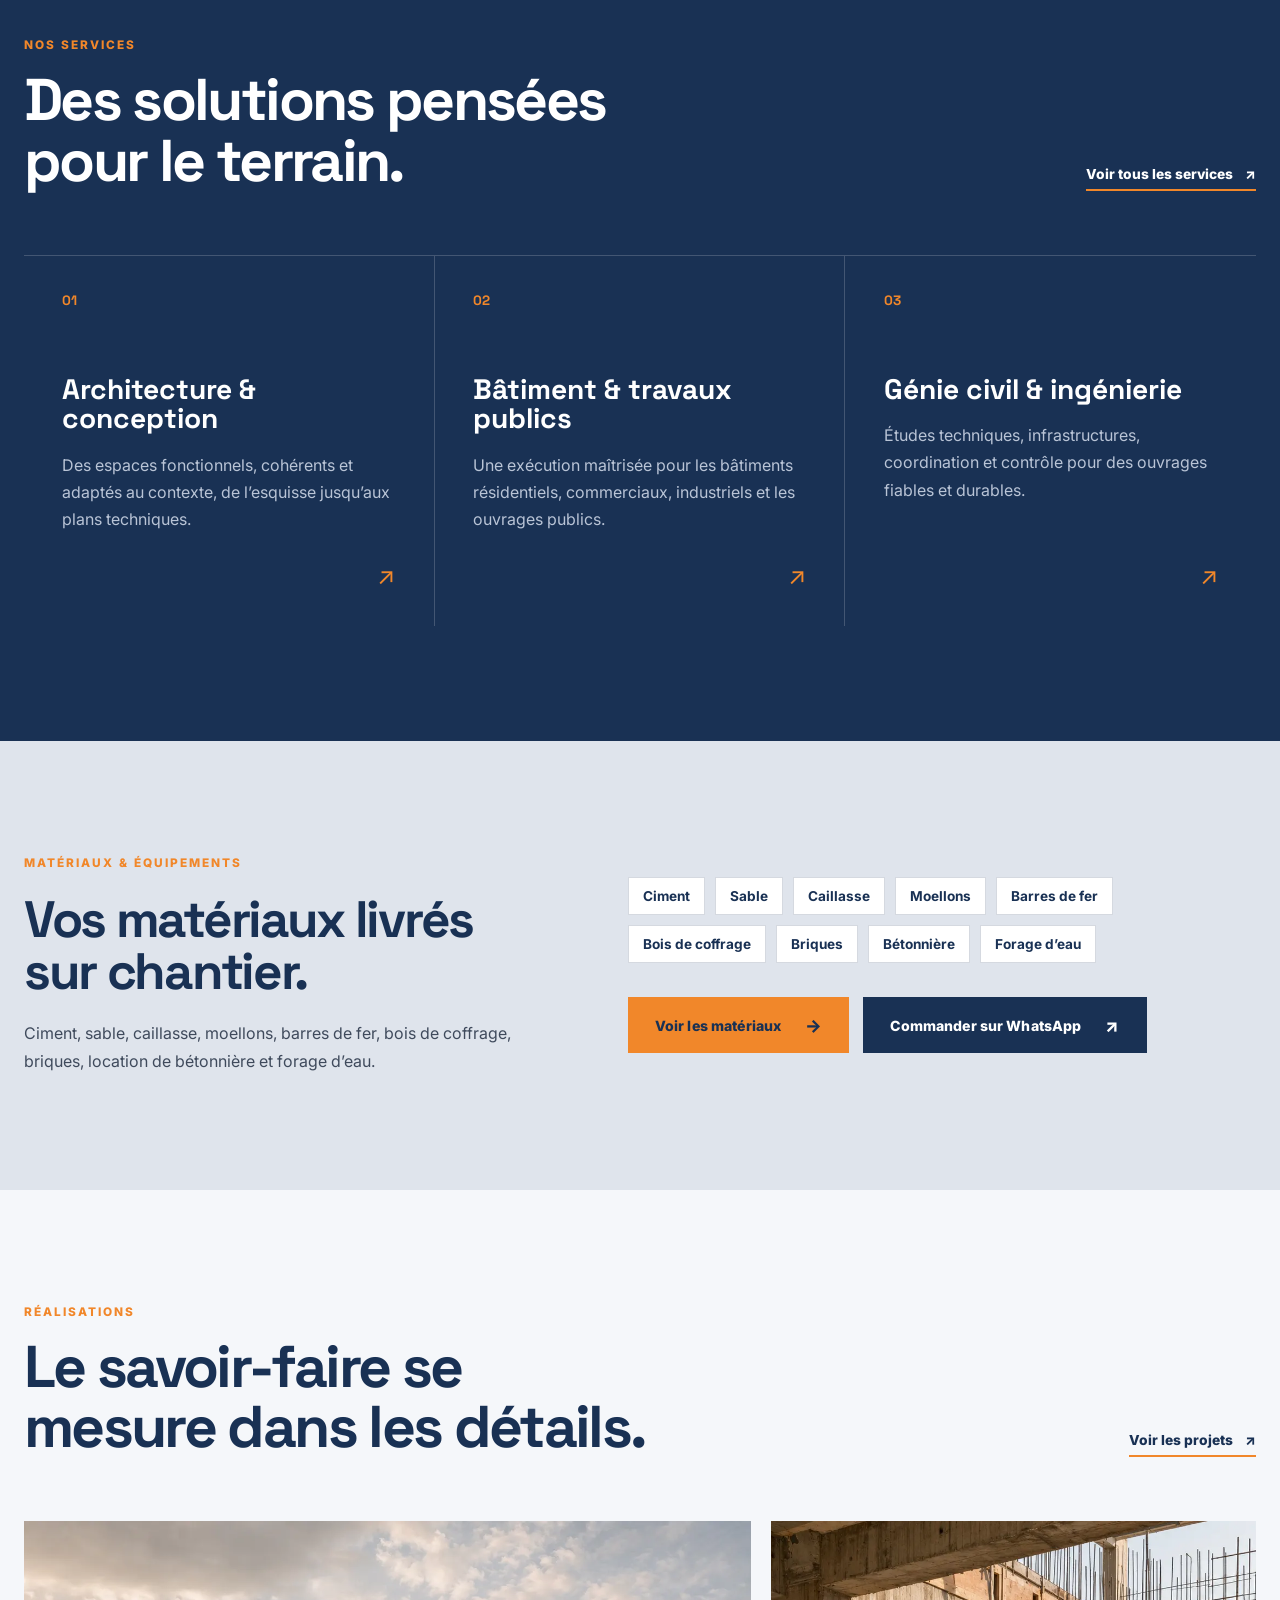
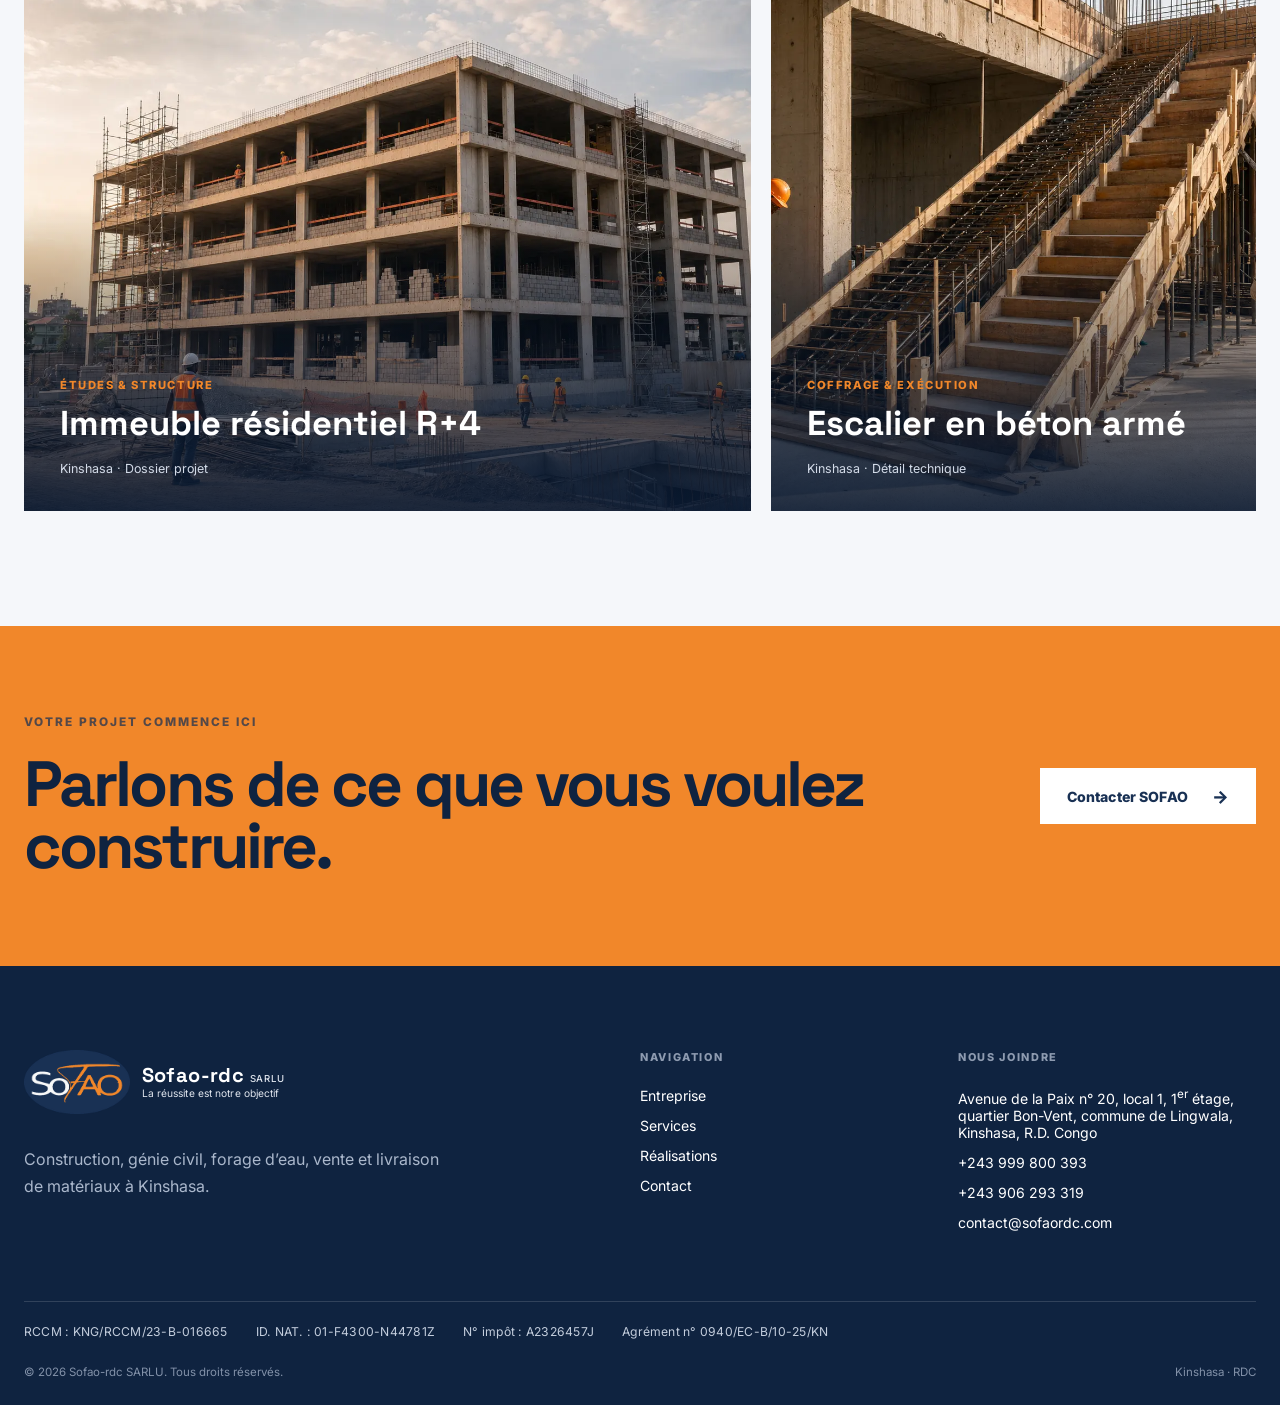
==== commit 75d0cdeb: "Accueil : plans sans limite de niveaux (retrait de R+1 à R+4) Co-Authored-By: Claude Opus 5.5 <norep" ====
--- a/index.html
+++ b/index.html
@@ -69,7 +69,7 @@
       <h2 id="turnkey-title">Construction <span>clé en main</span></h2>
       <p class="turnkey-lead">Du terrain nu à la remise des clés, un ingénieur suit votre projet à chaque étape. Pas de surprises : un devis clair, des délais tenus, un chantier contrôlé.</p>
       <ul class="turnkey-list">
-        <li><strong>Des plans faits pour vous</strong> : maison, immeuble R+1 à R+4, commerce, selon votre terrain et votre budget.</li>
+        <li><strong>Des plans faits pour vous</strong> : maison, villa, immeuble de plusieurs étages, commerce ou entrepôt, selon votre terrain et votre budget, sans limite de niveaux.</li>
         <li><strong>Un seul interlocuteur de A à Z</strong> : plans, autorisations, gros œuvre et finitions.</li>
         <li><strong>Un ingénieur sur votre chantier</strong> : fondations, ferraillage et béton contrôlés.</li>
         <li><strong>Une entreprise en règle</strong> : RCCM, ID NAT, N° impôt et agrément.</li>
--- a/assets/styles.css
+++ b/assets/styles.css
@@ -1739,3 +1739,165 @@
   .turnkey-copy{padding:44px 20px 52px}
   .turnkey .button-row{flex-direction:column;align-items:stretch}
 }
+
+/* Location de bétonnière */
+.rental-layout {
+  display: grid;
+  grid-template-columns: .9fr 1.1fr;
+  gap: clamp(40px, 6vw, 90px);
+  align-items: center;
+}
+
+.rental-copy h2 {
+  font-size: clamp(2.4rem, 4vw, 4.2rem);
+  line-height: 1.02;
+}
+
+.rental-copy > p:not(.eyebrow) {
+  margin: 26px 0 22px;
+  color: #b9c4d6;
+  line-height: 1.75;
+}
+
+.rental-points {
+  margin: 0;
+  padding: 0;
+  list-style: none;
+  display: grid;
+  gap: 12px;
+}
+
+.rental-points li {
+  position: relative;
+  padding-left: 26px;
+  color: #dbe2ee;
+  font-weight: 600;
+}
+
+.rental-points li::before {
+  content: "";
+  position: absolute;
+  left: 0;
+  top: .45em;
+  width: 11px;
+  height: 11px;
+  background: var(--orange);
+}
+
+.rental-video video {
+  display: block;
+  width: 100%;
+  height: auto;
+  aspect-ratio: 16 / 9;
+  background: var(--ink-deep);
+  border-bottom: 4px solid var(--orange);
+}
+
+.rental-gallery {
+  display: grid;
+  grid-template-columns: .75fr 1fr 1.35fr;
+  gap: 16px;
+  margin-top: clamp(48px, 6vw, 80px);
+}
+
+.rental-gallery img {
+  display: block;
+  width: 100%;
+  height: 340px;
+  object-fit: cover;
+}
+
+@media (max-width: 1080px) {
+  .rental-layout {
+    grid-template-columns: 1fr;
+  }
+}
+
+@media (max-width: 760px) {
+  .rental-gallery {
+    grid-template-columns: 1fr 1fr;
+  }
+
+  .rental-gallery img {
+    height: 240px;
+  }
+
+  .rental-gallery img:last-child {
+    grid-column: 1 / -1;
+    height: auto;
+  }
+}
+
+/* Étude et préparation du coulage */
+.study-layout {
+  grid-template-columns: .8fr 1.2fr;
+}
+
+.study-section .rental-copy > p:not(.eyebrow) {
+  color: var(--muted, #5b6575);
+}
+
+.study-video video {
+  display: block;
+  width: 100%;
+  max-width: 420px;
+  height: auto;
+  aspect-ratio: 9 / 16;
+  margin: 0 auto;
+  background: var(--ink-deep);
+  border-bottom: 4px solid var(--orange);
+}
+
+.study-steps {
+  margin: 0;
+  padding: 0;
+  list-style: none;
+  counter-reset: step;
+  display: grid;
+  gap: 16px;
+}
+
+.study-steps li {
+  counter-increment: step;
+  position: relative;
+  padding-left: 58px;
+  min-height: 42px;
+  display: grid;
+  gap: 2px;
+}
+
+.study-steps li::before {
+  content: counter(step);
+  position: absolute;
+  left: 0;
+  top: 0;
+  width: 42px;
+  height: 42px;
+  display: grid;
+  place-items: center;
+  border-radius: 50%;
+  background: var(--orange);
+  color: var(--ink-deep);
+  font-weight: 800;
+}
+
+.study-steps span {
+  opacity: .75;
+  font-size: .95em;
+}
+
+.study-gallery {
+  grid-template-columns: .75fr 1.35fr .75fr;
+}
+
+@media (max-width: 1080px) {
+  .study-layout {
+    grid-template-columns: 1fr;
+  }
+}
+
+@media (max-width: 760px) {
+  .study-gallery {
+    grid-template-columns: 1fr 1fr;
+  }
+}
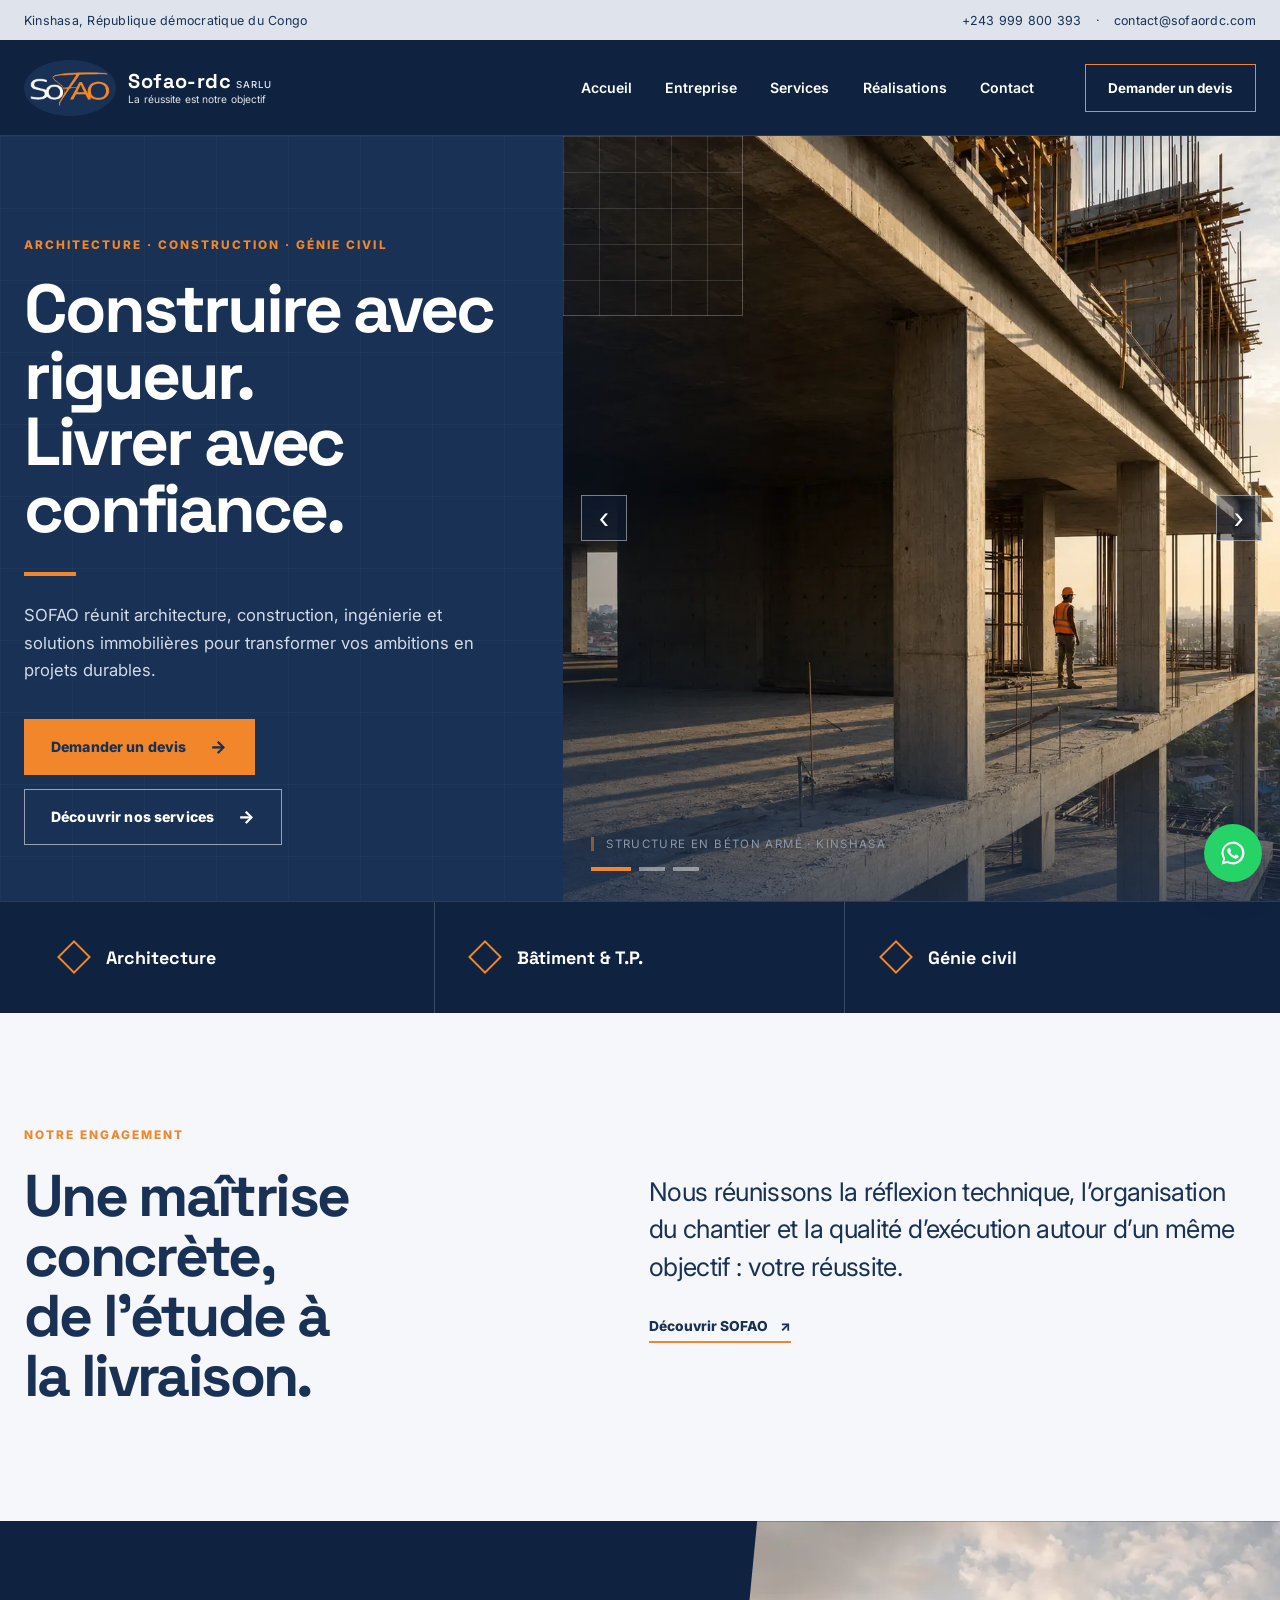
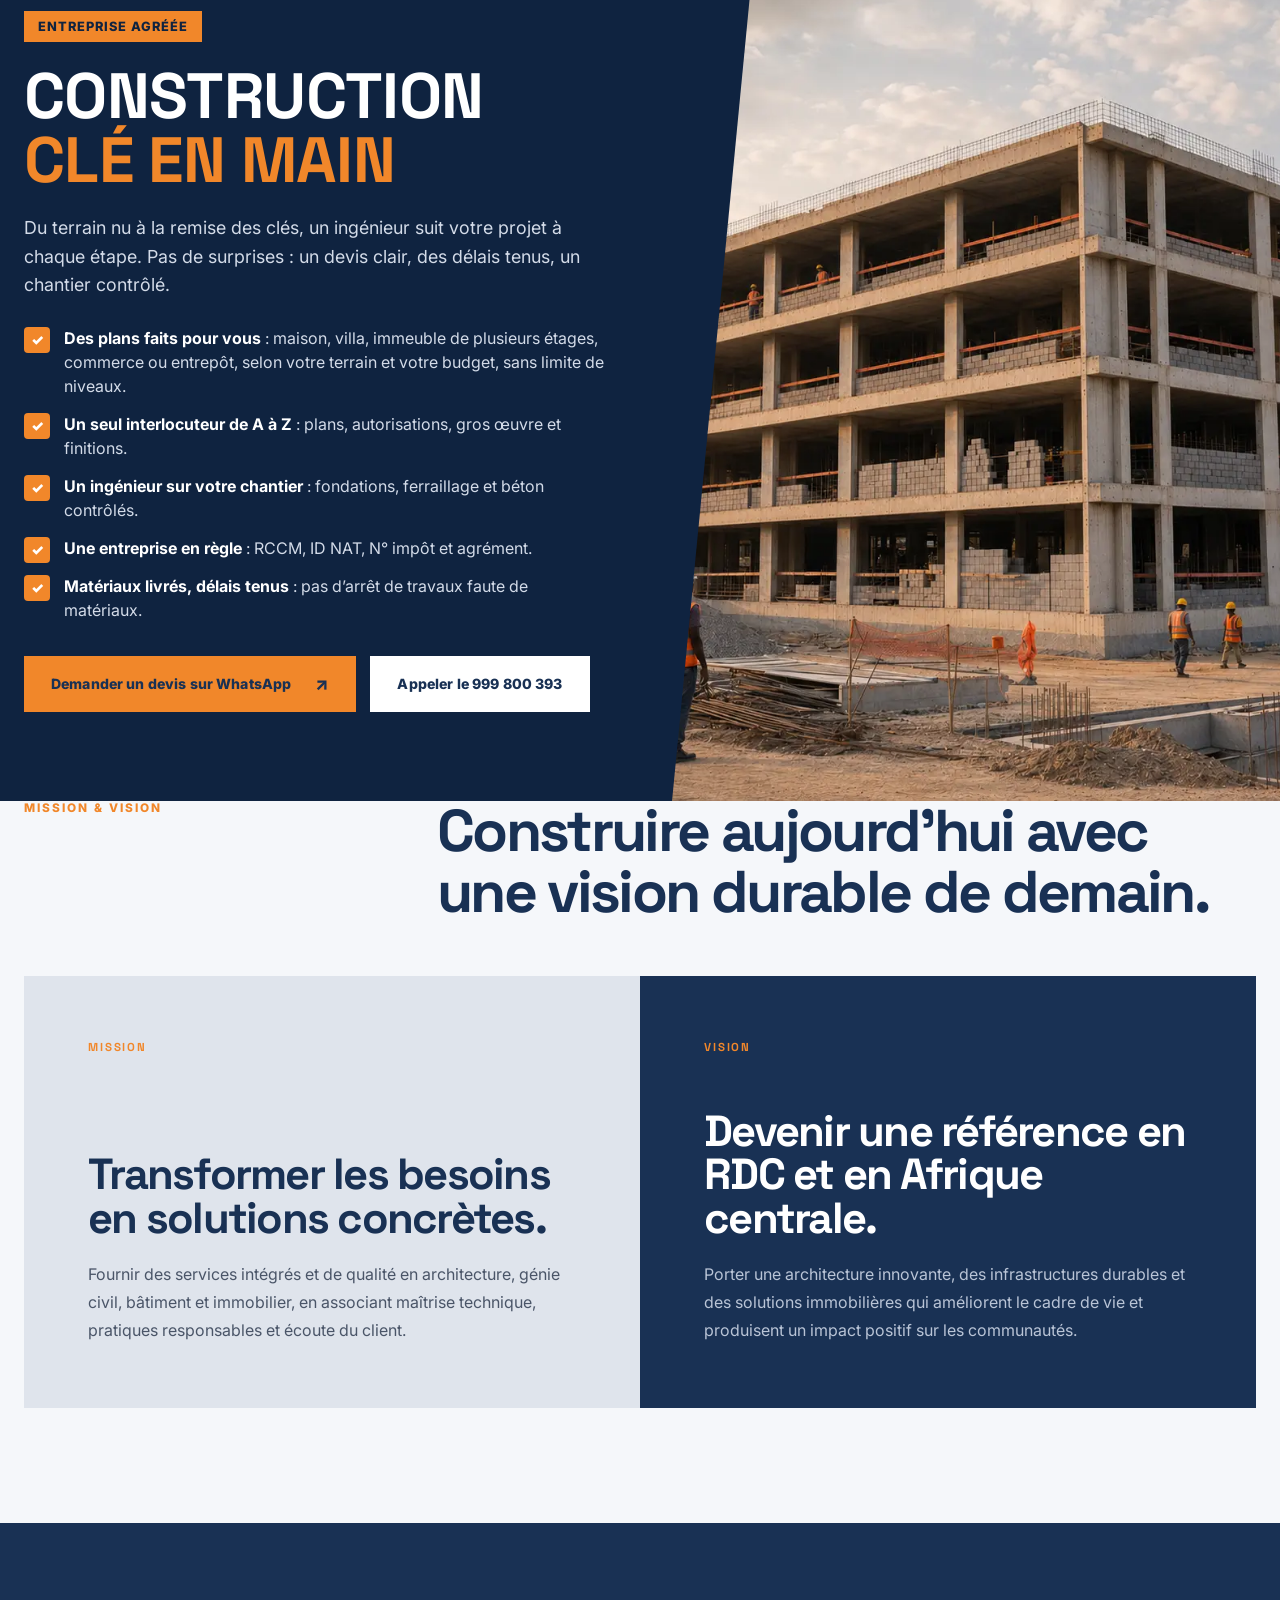
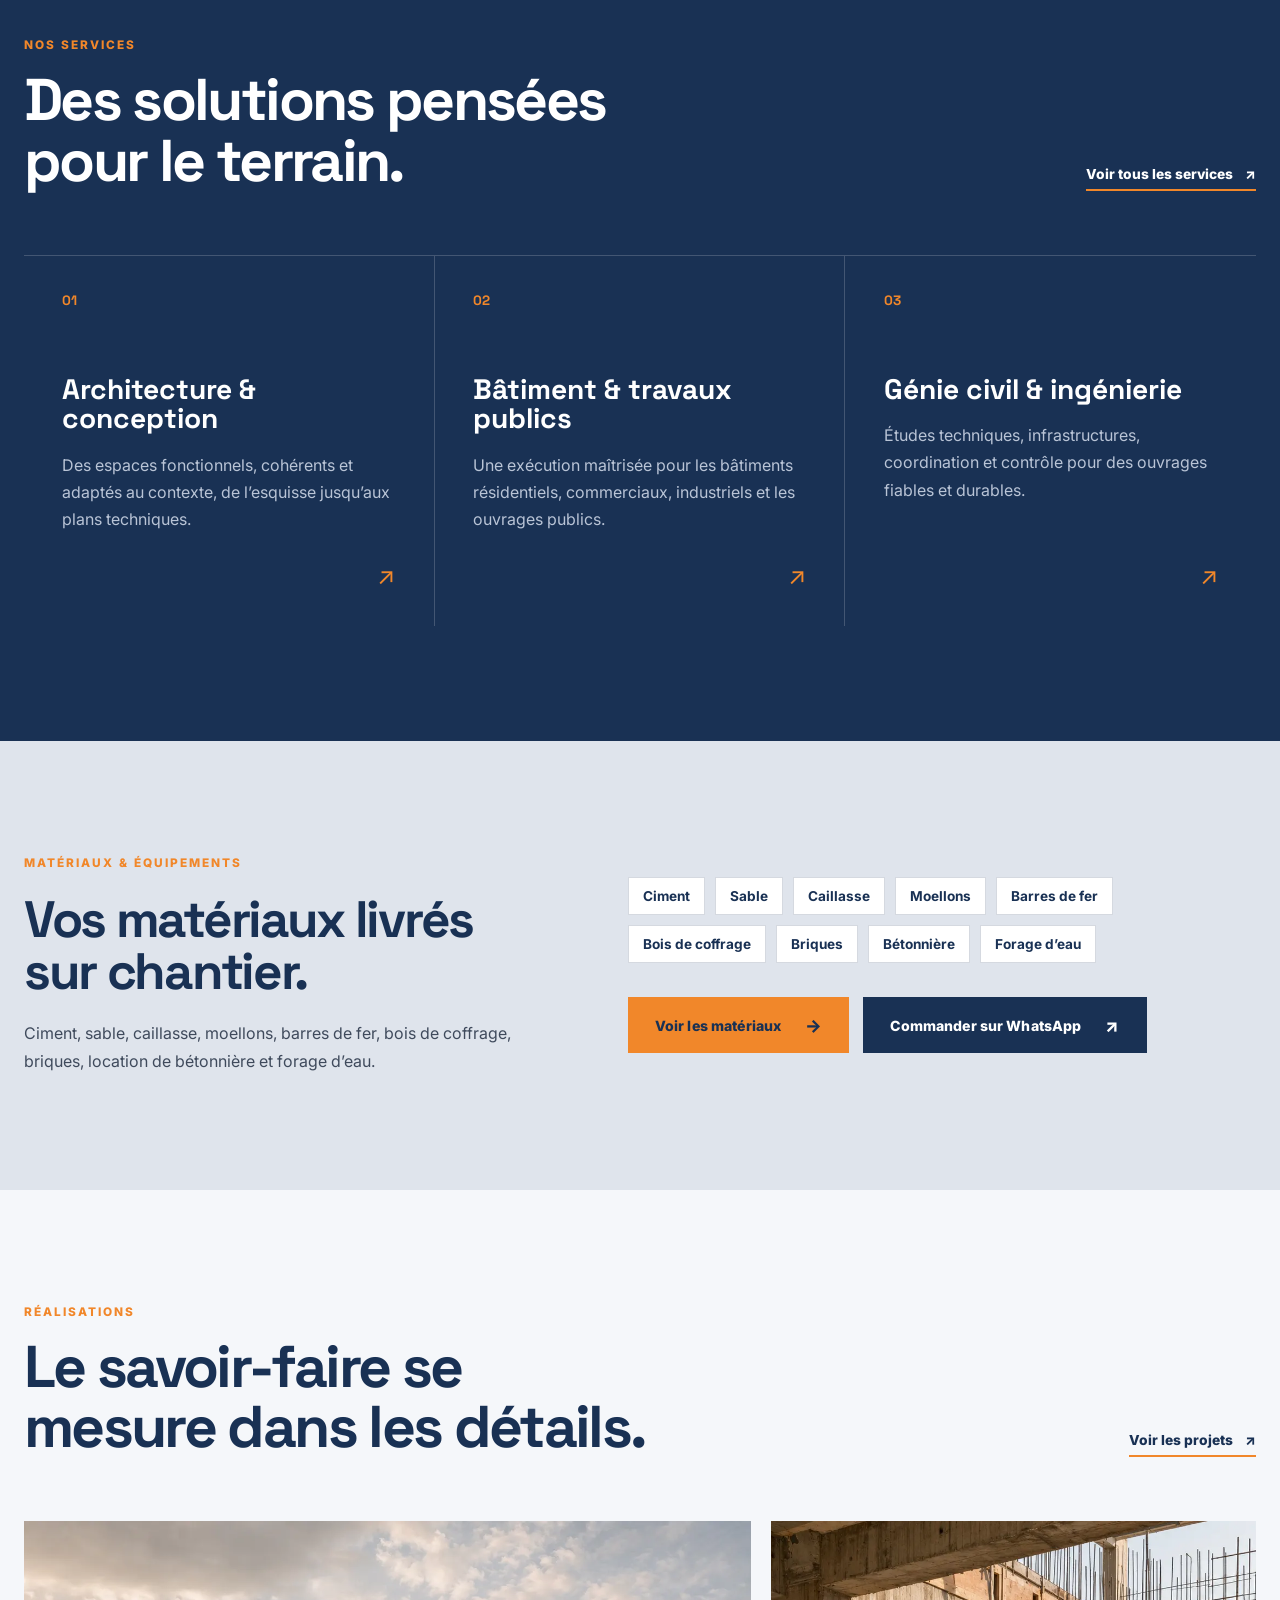
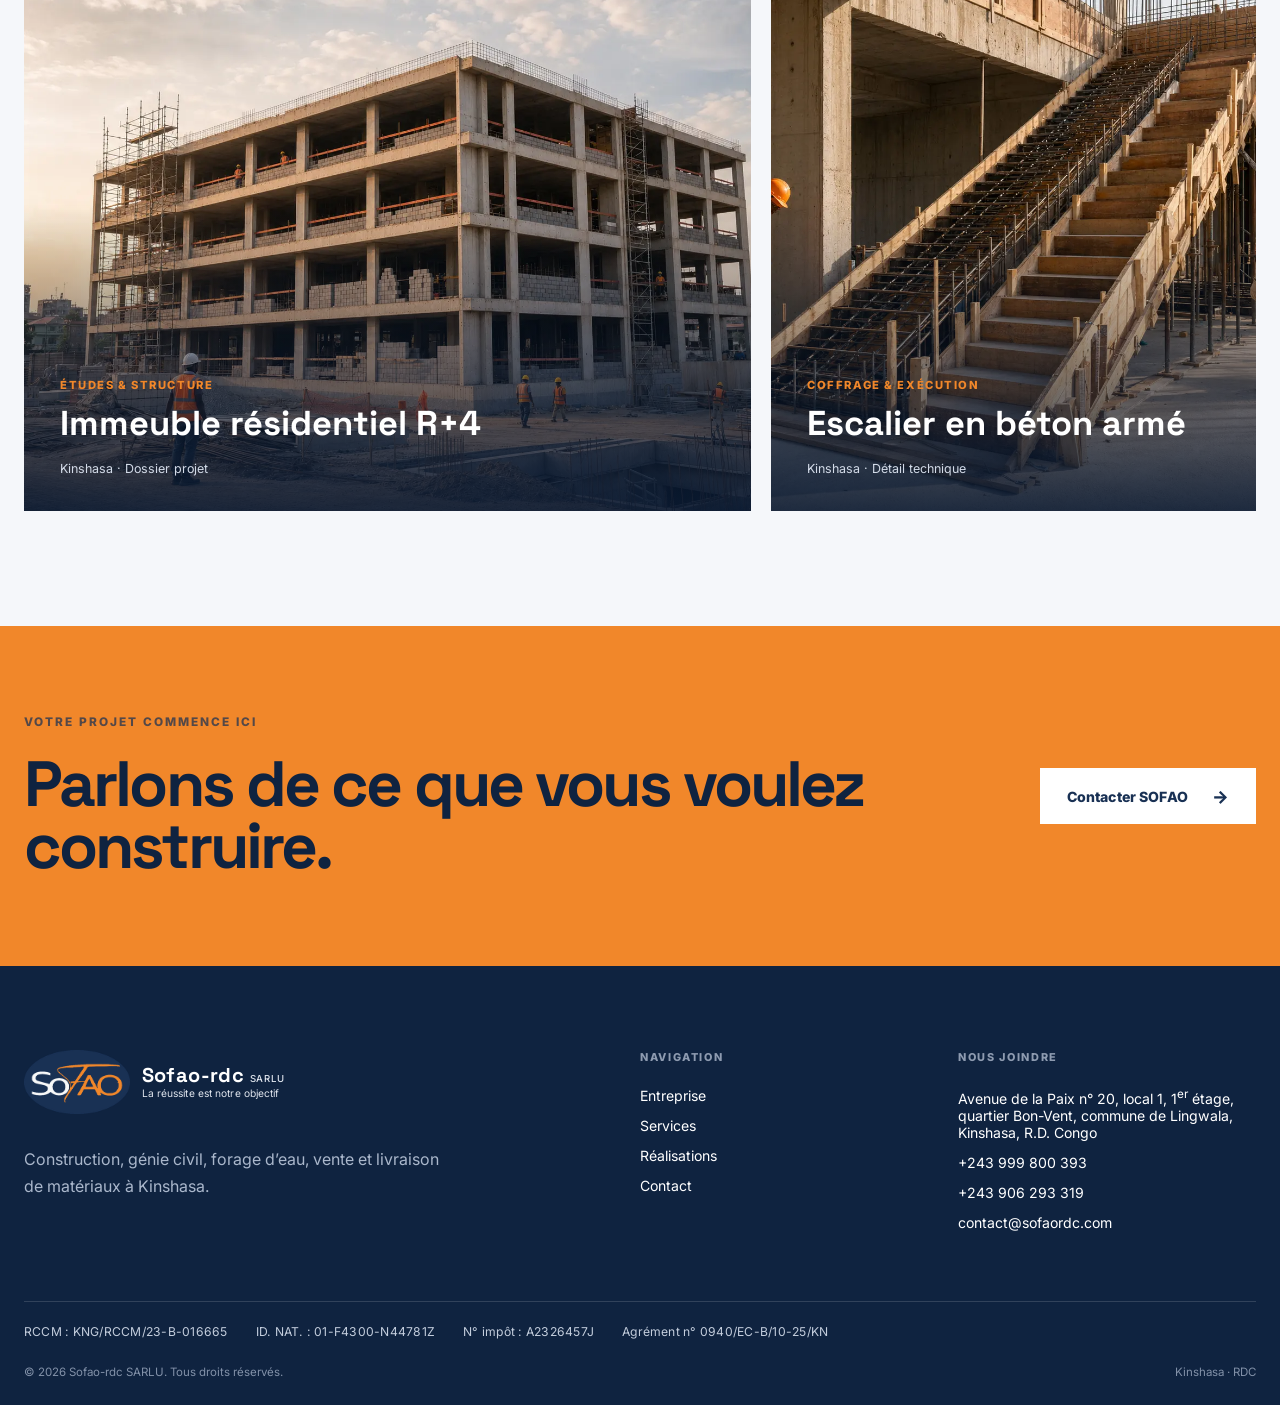
==== commit e8d4e753: "Accueil : retrait de la mention devis gratuit Co-Authored-By: Claude Opus 5.5 <noreply@anthropic.com" ====
--- a/index.html
+++ b/index.html
@@ -75,7 +75,7 @@
         <li><strong>Une entreprise en règle</strong> : RCCM, ID NAT, N° impôt et agrément.</li>
         <li><strong>Matériaux livrés, délais tenus</strong> : pas d’arrêt de travaux faute de matériaux.</li>
       </ul>
-      <div class="button-row"><a class="button button-primary" href="https://wa.me/243906293319?text=Bonjour%20Sofao-rdc%2C%20je%20souhaite%20un%20devis%20gratuit%20pour%20une%20construction%20cl%C3%A9%20en%20main." target="_blank" rel="noreferrer">Devis gratuit sur WhatsApp <span aria-hidden="true">↗</span></a><a class="button button-light" href="tel:+243999800393">Appeler le 999 800 393</a></div>
+      <div class="button-row"><a class="button button-primary" href="https://wa.me/243906293319?text=Bonjour%20Sofao-rdc%2C%20je%20souhaite%20un%20devis%20pour%20une%20construction%20cl%C3%A9%20en%20main." target="_blank" rel="noreferrer">Demander un devis sur WhatsApp <span aria-hidden="true">↗</span></a><a class="button button-light" href="tel:+243999800393">Appeler le 999 800 393</a></div>
     </div>
     <div class="turnkey-photo"><img src="/images/project-r4.webp" alt="Immeuble R+4 en construction suivi par Sofao-rdc" loading="lazy"></div>
   </section>
